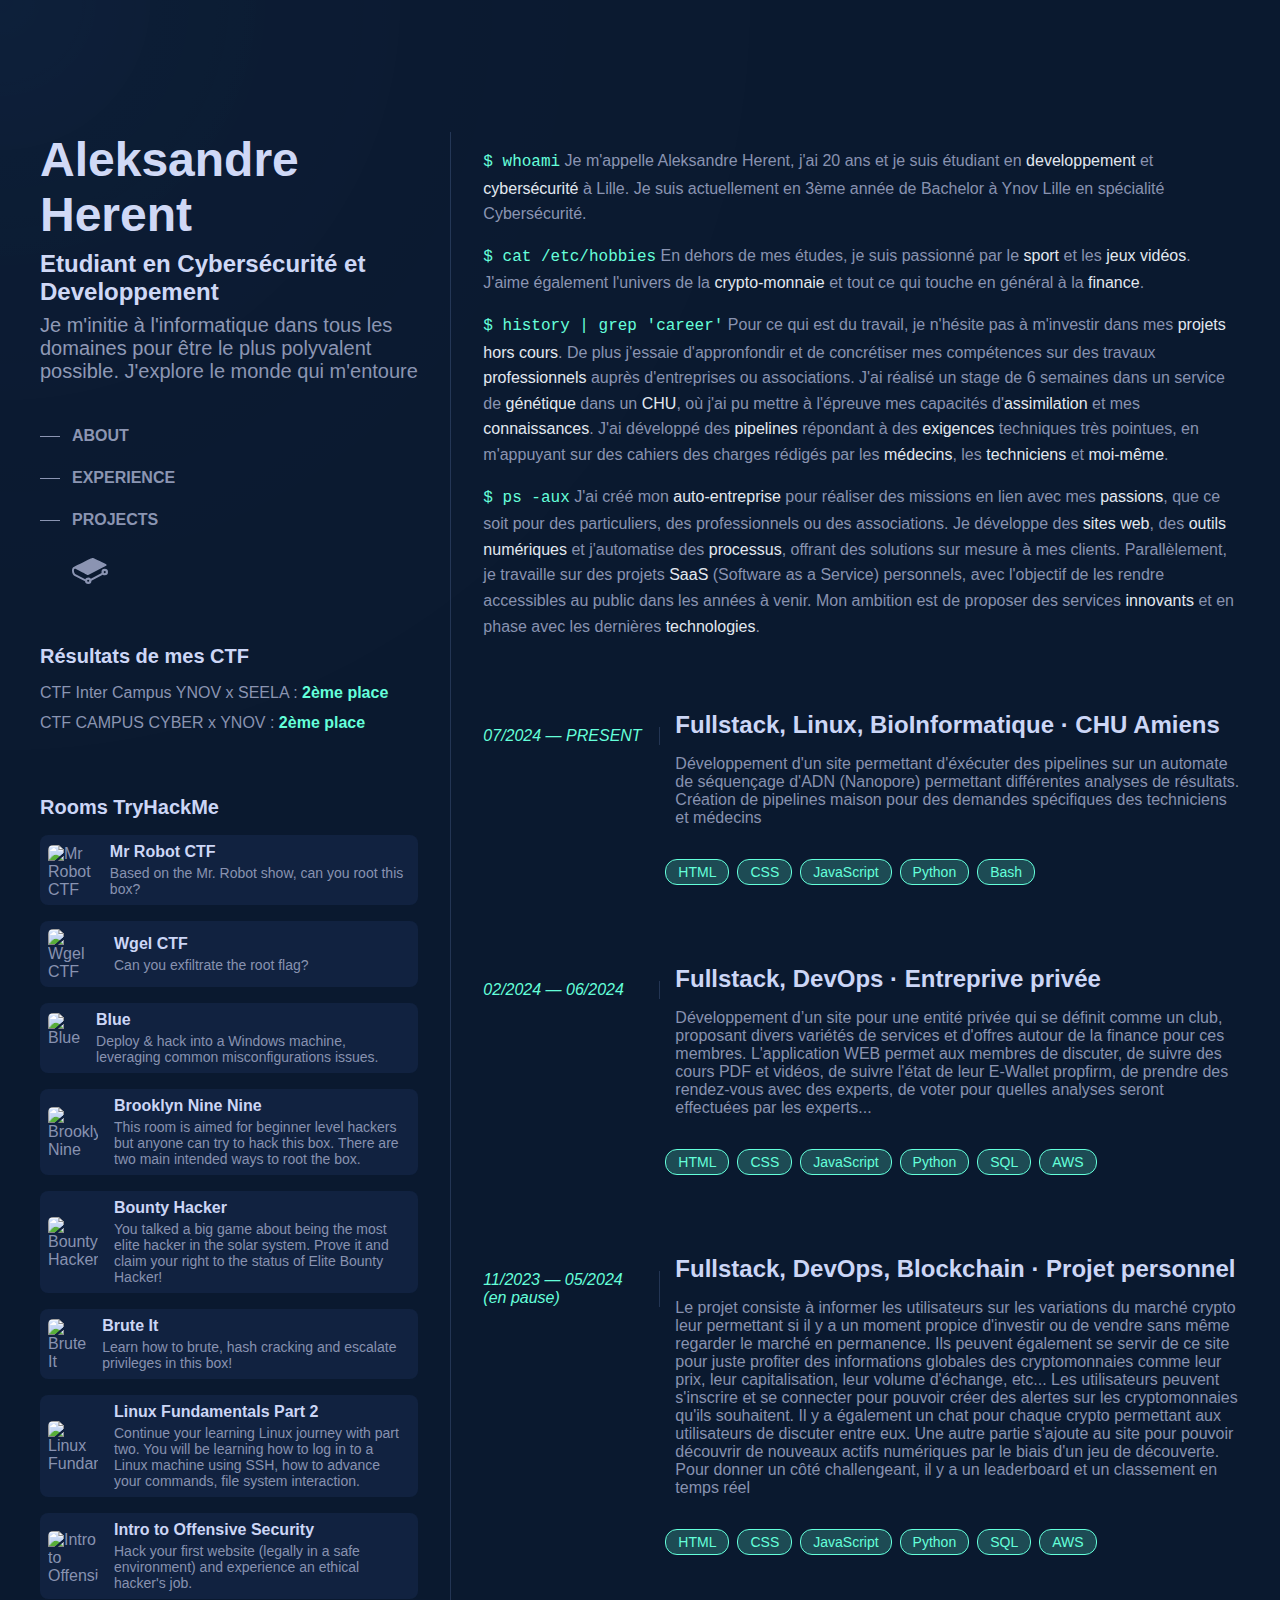
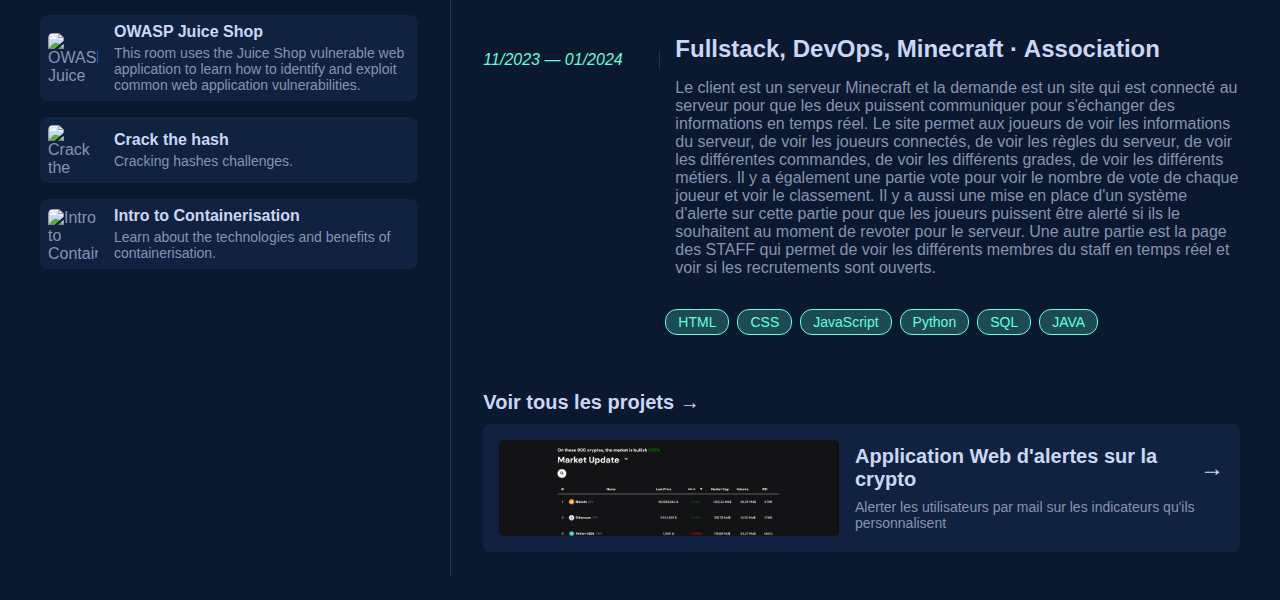
==== index.html @ e42737a2 "[~]Responsive project page" ====
<!DOCTYPE html>
<html lang="en">

<head>
    <meta charset="UTF-8">
    <meta name="viewport" content="width=device-width, initial-scale=1.0">
    <title>Portfolio</title>
    <link rel="stylesheet" href="styles.css">
    <script src="https://unpkg.com/boxicons@2.1.4/dist/boxicons.js"></script>
    <script async src="https://www.googletagmanager.com/gtag/js?id=G-N2RRJY930K"></script>
    <script>
      window.dataLayer = window.dataLayer || [];
      function gtag(){dataLayer.push(arguments);}
      gtag('js', new Date());

      gtag('config', 'G-N2RRJY930K');
    </script>
</head>

<body>
    <div class="container">
        <div class="sidebar">
            <div class="header">
                <h1>Aleksandre Herent</h1>
                <h2>Etudiant en Cybersécurité et Developpement</h2>
                <p>Je m'initie à l'informatique dans tous les domaines pour être le plus polyvalent possible. J'explore
                    le monde qui m'entoure</p>
            </div>
            <div class="nav">
                <ul>
                    <li><a href="#about" class="nav-link"><span class="nav-line"></span> ABOUT</a></li>
                    <li><a href="#experience" class="nav-link"><span class="nav-line"></span> EXPERIENCE</a></li>
                    <li><a href="projects.html" class="nav-link"><span class="nav-line"></span> PROJECTS</a></li>
                </ul>
            </div>
            <div class="social">
                <ul>
                    <a href="https://github.com/Aleksandre80" target="_blank">
                        <box-icon name='github' class="icon" color='#8892b0' size='md' type='logo'
                            animation='tada'></box-icon>
                    </a>

                    <a href="https://www.linkedin.com/in/aleksandre-herent-7350572a1/" target="_blank">
                        <box-icon type='logo' class="icon" id="linkedin-icon" color='#8892b0' size='md'
                            name='linkedin-square'></box-icon>
                    </a>
                    <a href="https://aleksandre80.gitbook.io/untitled" target="_blank">
                        <svg width="36px" height="36px" class="icon" style="fill:#8892b0;" viewBox="0 0 24 24" role="img" xmlns="http://www.w3.org/2000/svg">
                            <path d="M10.802 17.77a.703.703 0 1 1-.002 1.406.703.703 0 0 1 .002-1.406m11.024-4.347a.703.703 0 1 1 .001-1.406.703.703 0 0 1-.001 1.406m0-2.876a2.176 2.176 0 0 0-2.174 2.174c0 .233.039.465.115.691l-7.181 3.823a2.165 2.165 0 0 0-1.784-.937c-.829 0-1.584.475-1.95 1.216l-6.451-3.402c-.682-.358-1.192-1.48-1.138-2.502.028-.533.212-.947.493-1.107.178-.1.392-.092.62.027l.042.023c1.71.9 7.304 3.847 7.54 3.956.363.169.565.237 1.185-.057l11.564-6.014c.17-.064.368-.227.368-.474 0-.342-.354-.477-.355-.477-.658-.315-1.669-.788-2.655-1.25-2.108-.987-4.497-2.105-5.546-2.655-.906-.474-1.635-.074-1.765.006l-.252.125C7.78 6.048 1.46 9.178 1.1 9.397.457 9.789.058 10.57.006 11.539c-.08 1.537.703 3.14 1.824 3.727l6.822 3.518a2.175 2.175 0 0 0 2.15 1.862 2.177 2.177 0 0 0 2.173-2.14l7.514-4.073c.38.298.853.461 1.337.461A2.176 2.176 0 0 0 24 12.72a2.176 2.176 0 0 0-2.174-2.174"/>
                        </svg>
                    </a>
                    
                    


                </ul>
            </div>
            <div class="ctf-section">
                <h3>Résultats de mes CTF</h3>
                <ul>
                    <li>CTF Inter Campus YNOV x SEELA : <strong>2ème place</strong></li>
                    <li>CTF CAMPUS CYBER x YNOV : <strong>2ème place</strong></li>
                </ul>
            </div>
            <div class="tryhackme-rooms">
                <h3>Rooms TryHackMe</h3>
                <div id="rooms-container"></div>
            </div>
            <br>
            <!-- <script class="badge" src="https://tryhackme.com/badge/1700918"></script> -->
        </div>
        <div class="main-content">
            <div id="about" class="about">
                <p><code>$ whoami</code> Je m'appelle Aleksandre Herent, j'ai 20 ans et je suis étudiant en
                    <b>developpement</b> et <b>cybersécurité</b> à Lille. Je suis actuellement en 3ème année de Bachelor
                    à Ynov Lille en spécialité Cybersécurité.
                </p>
                <p><code>$ cat /etc/hobbies</code> En dehors de mes études, je suis passionné par le <b>sport</b> et les
                    <b>jeux vidéos</b>. J'aime également l'univers de la <b>crypto-monnaie</b> et tout ce qui touche en
                    général à la <b>finance</b>.
                </p>
                <p><code>$ history | grep 'career'</code> Pour ce qui est du travail, je n'hésite pas à m'investir dans
                    mes <b>projets hors cours</b>. De plus j'essaie d'appronfondir et de concrétiser mes compétences sur
                    des travaux <b>professionnels</b> auprès d'entreprises ou associations. J'ai réalisé un stage de 6
                    semaines dans un service de <b>génétique</b> dans un <b>CHU</b>, où j'ai pu mettre à l'épreuve mes
                    capacités
                    d'<b>assimilation</b> et mes <b>connaissances</b>. J'ai développé des <b>pipelines</b> répondant à
                    des <b>exigences</b>
                    techniques très pointues, en m'appuyant sur des cahiers des charges rédigés par les <b>médecins</b>,
                    les
                    <b>techniciens</b> et <b>moi-même</b>.
                <p><code>$ ps -aux</code> J'ai créé mon <b>auto-entreprise</b> pour réaliser des missions en lien avec
                    mes <b>passions</b>, que ce soit pour des particuliers, des professionnels ou des associations. Je
                    développe des <b>sites web</b>, des <b>outils numériques</b> et j'automatise des <b>processus</b>,
                    offrant des solutions sur mesure à mes clients.

                    Parallèlement, je travaille sur des projets <b>SaaS</b> (Software as a Service) personnels, avec
                    l'objectif de les rendre accessibles au public dans les années à venir. Mon ambition est de proposer
                    des services <b>innovants</b> et en phase avec les dernières <b>technologies</b>.

                </p>
            </div>
            <div id="experience" class="experience">
                <div class="job">
                    <div class="job-header">
                        <p class="job-date">07/2024 — PRESENT</p>
                        <div class="job-details">
                            <h3>Fullstack, Linux, BioInformatique · CHU Amiens</h3>
                            <p>Développement d'un site permettant d'éxécuter des pipelines sur un automate de séquençage
                                d'ADN (Nanopore) permettant différentes analyses de résultats. Création de pipelines
                                maison pour des demandes spécifiques des techniciens et médecins</p>
                        </div>
                    </div>
                    <div class="technologies">
                        <span class="tech-badge">HTML</span>
                        <span class="tech-badge">CSS</span>
                        <span class="tech-badge">JavaScript</span>
                        <span class="tech-badge">Python</span>
                        <span class="tech-badge">Bash</span>
                    </div>
                </div>
                <div class="job">
                    <div class="job-header">
                        <p class="job-date">02/2024 — 06/2024</p>
                        <div class="job-details">
                            <h3>Fullstack, DevOps · Entreprive privée</h3>
                            <p>Développement d’un site pour une entité privée qui se
                                définit comme un club, proposant divers variétés de
                                services et d'offres autour de la finance pour ces membres. L'application WEB permet aux
                                membres de discuter, de suivre des cours PDF et vidéos, de suivre l'état de leur
                                E-Wallet propfirm, de prendre des rendez-vous avec des experts, de voter pour quelles
                                analyses seront effectuées par les experts...</p>
                        </div>
                    </div>
                    <div class="technologies">
                        <span class="tech-badge">HTML</span>
                        <span class="tech-badge">CSS</span>
                        <span class="tech-badge">JavaScript</span>
                        <span class="tech-badge">Python</span>
                        <span class="tech-badge">SQL</span>
                        <span class="tech-badge">AWS</span>
                    </div>
                </div>
                <div class="job">
                    <div class="job-header">
                        <p class="job-date">11/2023 — 05/2024 (en pause)</p>
                        <div class="job-details">
                            <h3>Fullstack, DevOps, Blockchain · Projet personnel</h3>
                            <p>Le projet consiste à informer les utilisateurs sur les variations du marché crypto leur
                                permettant si il y a un moment propice d'investir ou de vendre sans même regarder le
                                marché en permanence. Ils peuvent également se servir de ce site pour juste profiter des
                                informations globales des cryptomonnaies comme leur prix, leur capitalisation, leur
                                volume d'échange, etc... Les utilisateurs peuvent s'inscrire et se connecter pour
                                pouvoir créer des alertes sur les cryptomonnaies qu'ils souhaitent. Il y a également un
                                chat pour chaque crypto permettant aux utilisateurs de
                                discuter entre eux. Une autre partie s'ajoute au site pour pouvoir découvrir de nouveaux
                                actifs numériques par le biais d'un jeu de découverte. Pour donner un côté challengeant,
                                il y a un leaderboard et un classement en temps réel</p>
                        </div>
                    </div>
                    <div class="technologies">
                        <span class="tech-badge">HTML</span>
                        <span class="tech-badge">CSS</span>
                        <span class="tech-badge">JavaScript</span>
                        <span class="tech-badge">Python</span>
                        <span class="tech-badge">SQL</span>
                        <span class="tech-badge">AWS</span>
                    </div>
                </div>
                <div class="job">
                    <div class="job-header">
                        <p class="job-date">11/2023 — 01/2024</p>
                        <div class="job-details">
                            <h3>Fullstack, DevOps, Minecraft · Association</h3>
                            <p>Le client est un serveur Minecraft et la demande est un site qui est connecté au serveur
                                pour que les deux puissent communiquer pour s'échanger des informations
                                en temps réel. Le site permet aux joueurs de voir les informations du serveur, de voir
                                les joueurs connectés, de voir les règles du serveur, de voir les différentes commandes,
                                de voir les différents grades, de voir les différents métiers. Il y a également une
                                partie vote pour voir le nombre de vote de chaque joueur et voir le classement.
                                Il y a aussi une mise en place d'un système d'alerte sur cette partie pour que les
                                joueurs puissent être alerté si ils le souhaitent au moment de revoter pour le serveur.
                                Une autre partie est la page des STAFF qui permet de voir les différents membres du
                                staff en temps réel et voir si les recrutements sont ouverts.
                            </p>
                        </div>
                    </div>
                    <div class="technologies">
                        <span class="tech-badge">HTML</span>
                        <span class="tech-badge">CSS</span>
                        <span class="tech-badge">JavaScript</span>
                        <span class="tech-badge">Python</span>
                        <span class="tech-badge">SQL</span>
                        <span class="tech-badge">JAVA</span>
                    </div>
                </div>
                <div class="see-all-projects">
                    <a href="projects.html">Voir tous les projets <span class="arrow">→</span></a>
                </div>
                <div class="card" onclick="openModal('modalProject1')">
                    <img src="img/CryptoAlertHub.png" alt="Image description" class="card-image">
                    <div class="card-content">
                        <h3>Application Web d'alertes sur la crypto <span class="arrow">→</span></h3>
                        <p>Alerter les utilisateurs par mail sur les indicateurs qu'ils personnalisent</p>
                    </div>
                </div>
                <!-- <div class="project-container">
                    <div class="project">
                      <div class="project-content">
                        <div class="project-label">CryptoAlertHub</div>
                        <h4 class="project-title">Web app</h4>
                        <div class="project-details">
                          <p>Le projet consiste à informer les utilisateurs sur les variations du marché crypto leur
                            permettant si il y a un moment propice d'investir ou de vendre sans même regarder le
                            marché en permanence.</p>
                          <ul>
                            <li>HTML & CSS</li>
                            <li>JavaScript</li>
                            <li>Python</li>
                          </ul>
                        </div>
                      </div>
                      
                      <div class="project-img">
                        <img src="img/CryptoAlertHub.png" alt="" />
                      </div>
                      
                    </div>
                  </div> -->
                <div id="modalProject1" class="modal">
                    <div class="modal-content">
                        <span class="close" onclick="closeModal('modalProject1')">&times;</span>
                        <div class="modal-images">
                            <img src="img/Crypto7.png" alt="Image 1 description">
                            <img src="img/CryptoAlertHub.png" alt="Image 1 description">
                            <img src="img/Crypto2.png" alt="Image 2 description">
                            <img src="img/Crypto3.png" alt="Image 3 description">
                            <img src="img/Crypto4.png" alt="Image 4 description">
                            <img src="img/Crypto5.png" alt="Image 5 description">
                            <img src="img/Crypto6.png" alt="Image 5 description">
                        </div>
                    </div>
                </div>

            </div>
        </div>
    </div>
    <div class="cursor-light cursor-light-1"></div>
    <div class="cursor-light cursor-light-2"></div>
    <div class="cursor-light cursor-light-3"></div>

    <script>
        document.addEventListener('mousemove', e => {
            const cursorLights = document.querySelectorAll('.cursor-light');
            cursorLights.forEach(cursorLight => {
                cursorLight.style.left = `${e.clientX}px`;
                cursorLight.style.top = `${e.clientY}px`;
            });
        });

        document.addEventListener('mouseenter', () => {
            const cursorLights = document.querySelectorAll('.cursor-light');
            cursorLights.forEach(cursorLight => {
                cursorLight.style.opacity = 1;
            });
        });

        document.addEventListener('mouseleave', () => {
            const cursorLights = document.querySelectorAll('.cursor-light');
            cursorLights.forEach(cursorLight => {
                cursorLight.style.opacity = 0;
            });
        });
    </script>
    <script>
        function openModal(modalId) {
            document.getElementById(modalId).style.display = "block";
        }

        function closeModal(modalId) {
            document.getElementById(modalId).style.display = "none";
        }

        // Ferme le modal si l'utilisateur clique en dehors de celui-ci
        window.onclick = function (event) {
            const modal = document.getElementById('modalProject1');
            if (event.target == modal) {
                modal.style.display = "none";
            }
        }
    </script>
    <script src="tryhackme.js"></script>
    <script src="social.js"></script>



</body>

</html>
---- styles.css ----
body {
    background-color: #0a192f;
    color: #8892b0;
    font-family: 'Helvetica Neue', sans-serif;
    margin: 0;
    padding: 0;
    display: flex;
    justify-content: center;
    align-items: center;
}

.cursor-light {
    position: fixed;
    top: 0;
    left: 0;
    pointer-events: none;
    mix-blend-mode: overlay;
    border-radius: 50%;
    transform: translate(-50%, -50%);
    transition: transform 0.1s, opacity 0.3s;
    opacity: 0;
}

.cursor-light-1 {
    width: 300px;
    height: 300px;
    background: radial-gradient(circle, rgba(255, 255, 255, 0.082), transparent);
}

.cursor-light-2 {
    width: 800px;
    height: 800px;
    background: radial-gradient(circle, rgba(255, 255, 255, 0.082), transparent);
}

.cursor-light-3 {
    width: 1500px;
    height: 1500px;
    background: radial-gradient(circle, rgba(255, 255, 255, 0.055), transparent);
}

body:hover .cursor-light {
    opacity: 1;
}

.container {
    display: flex;
    margin-top: 100px;
    max-width: 1200px;
    padding: 2rem;
}

.sidebar {
    flex: 1;
    display: flex;
    flex-direction: column;
    /* justify-content: space-between; */
    padding-right: 2rem;
    border-right: 1px solid #233554;
}

.header {
    text-align: left;
}

.header h1 {
    color: #ccd6f6;
    font-size: 3rem;
    margin: 0;
}

.header h2 {
    color: #ccd6f6;
    font-size: 1.5rem;
    margin: 0.5rem 0;
}

.header p {
    color: #8892b0;
    font-size: 1.25rem;
    margin-top: 0.5rem;
}

.nav ul {
    list-style: none;
    padding: 0;
}

.nav ul li {
    display: flex;
    align-items: center;
    font-size: 1rem;
    font-weight: bold;
    color: #8892b0;
    margin: 1.5rem 0;
    cursor: pointer;
    position: relative;
    transition: color 0.3s;
}

.nav ul li.active,
.nav ul li:hover {
    color: #ccd6f6;
}

.nav-line {
    display: inline-block;
    width: 20px;
    height: 1px;
    background-color: #ccd6f6;
    margin-right: 0.75rem;
}

.nav ul li:not(.active) .nav-line {
    background-color: #8892b0;
}

.nav ul li.active .nav-line,
.nav ul li:hover .nav-line {
    background-color: #ccd6f6;
    width: 50px;
}

.nav ul {
    list-style: none;
    padding: 0;
}

.nav ul li {
    display: flex;
    align-items: center;
    font-size: 1rem;
    font-weight: bold;
    color: #8892b0;
    margin: 1.5rem 0;
    cursor: pointer;
    position: relative;
    transition: color 0.3s;
}

.nav ul li.active,
.nav ul li a.active {
    color: #ccd6f6;
}

.nav ul li a {
    text-decoration: none;
    color: inherit;
    display: inline-flex;
    align-items: center;
}

.nav-line {
    display: inline-block;
    width: 20px;
    height: 1px;
    background-color: #ccd6f6;
    margin-right: 0.75rem;
    transition: background-color 0.3s, width 0.3s;
}

.nav ul li.active .nav-line,
.nav ul li:hover .nav-line {
    background-color: #ccd6f6;
    width: 50px;
}

.nav ul li a:hover,
.nav ul li a:focus {
    color: #ccd6f6;
}

.social ul {
    list-style: none;
    padding: 0;
    display: flex;
    gap: 1rem;
}

.social ul li {
    font-size: 1rem;
}

.social ul li a {
    color: #8892b0;
    text-decoration: none;
}

.social ul li a:hover {
    color: #64ffda;
}

.main-content {
    flex: 2;
    padding-left: 2rem;
}

.about {
    line-height: 1.6;
    margin-bottom: 3rem;
}

b {
    color: rgb(226 232 240 / var(--tw-text-opacity));
    --tw-text-opacity: 1;
    font-weight: normal;
}

code {
    font-size: large;
    color: #64ffda;
}

.job {
    position: relative;
    padding: 1.5rem 0;
    margin-bottom: 2rem;
    transition: background-color 0.3s;
}

.job::before {
    content: "";
    position: absolute;
    top: 0;
    left: -10px; /* Adjust this value to control how much it exceeds on the left */
    right: -10px; /* Adjust this value to control how much it exceeds on the right */
    bottom: 0;
    background-color: rgba(100, 255, 219, 0.13);
    border-radius: 5px;
    z-index: -1;
    transform: scaleX(0);
    transform-origin: center;
    transition: transform 0.3s;
}

.job:hover::before {
    transform: scaleX(1);
}

.job-header {
    display: flex;
    align-items: flex-start;
}

.job-date {
    color: #64ffda;
    font-style: italic;
    width: 160px;
    position: relative;
    flex-shrink: 0;
}

.job-date::after {
    content: "";
    position: absolute;
    top: 0;
    bottom: 0;
    left: 100%;
    width: 1px;
    background-color: #233554;
    margin-left: 1rem;
}

.job-details {
    margin-left: 2rem;
}

.job-details h3 {
    color: #ccd6f6;
    font-size: 1.5rem;
    margin: 0 0 0.5rem 0;
}

.job-details {
    margin-left: 2rem;
    flex-grow: 1;
}

.technologies {
    display: flex;
    flex-wrap: wrap;
    gap: 0.5rem;
    margin-top: 1rem;
    margin-left: calc(150px + 2rem); /* Align with the content */
}

.tech-badge {
    background-color: #64ffdb38;
    border: 1px solid #64ffda;
    border-radius: 12px;
    color: #64ffda;
    display: inline-block;
    font-size: 0.875rem;
    padding: 0.25rem 0.75rem;
    transition: background-color 0.3s, color 0.3s;
}

.tech-badge:hover {
    background-color: #64ffda;
    color: #112240;
}

.see-all-projects {
    margin-top: 1.5rem;
}

.see-all-projects a {
    color: #ccd6f6;
    text-decoration: none;
    font-size: 1.25rem;
    font-weight: bold;
    position: relative;
    transition: color 0.3s;
}

.see-all-projects a:hover {
    color: #64ffda;
}

.see-all-projects a:hover .arrow {
    transform: translateX(5px);
}

.see-all-projects .arrow {
    display: inline-block;
    transition: transform 0.3s;
}

.see-all-projects a::after {
    content: '';
    display: block;
    width: 0;
    height: 2px;
    background: #64ffda;
    transition: width 0.3s;
    position: absolute;
    bottom: -5px;
    left: 0;
}

.see-all-projects a:hover::after {
    width: 100%;
}

.tryhackme-rooms {
    margin-top: 2rem;
}

.tryhackme-rooms h3 {
    color: #ccd6f6;
    font-size: 1.25rem;
    margin-bottom: 1rem;
}

#rooms-container {
    display: flex;
    flex-direction: column;
    gap: 1rem;
}

.room-card {
    display: flex;
    align-items: center;
    background-color: #112240;
    padding: 0.5rem;
    border-radius: 8px;
    transition: background-color 0.3s;
}

.room-card:hover {
    background-color: #0a192f;
}

.room-card img {
    width: 50px;
    height: 50px;
    border-radius: 5px;
    margin-right: 1rem;
}

.room-card .room-info {
    flex-grow: 1;
}

.room-card .room-info h4 {
    color: #ccd6f6;
    font-size: 1rem;
    margin: 0;
}

.room-card .room-info p {
    color: #8892b0;
    font-size: 0.875rem;
    margin: 0.25rem 0 0 0;
}


.ctf-section {
    margin-top: 2rem;
}

.ctf-section h3 {
    color: #ccd6f6;
    font-size: 1.25rem;
    margin-bottom: 1rem;
}

.ctf-section ul {
    list-style: none;
    padding: 0;
    margin: 0;
}

.ctf-section ul li {
    color: #8892b0;
    font-size: 1rem;
    margin-bottom: 0.75rem;
}

.ctf-section ul li strong {
    color: #64ffda;
}

.card {
    margin-top: 10px;
    display: flex;
    align-items: center;
    background-color: #112240;
    padding: 1rem;
    border-radius: 8px;
    transition: background-color 0.3s;
    margin-bottom: 1.5rem;
}

.card:hover {
    background-color: #0a192f;
}

.card-image {
    width: 400px;
    height: 96px;
    border-radius: 5px;
    margin-right: 1rem;
    object-fit: cover; /* Adjusts the image to cover the entire space without distortion */
}

.card-content {
    flex-grow: 1;
}

.card-content h3 {
    color: #ccd6f6;
    font-size: 1.25rem;
    margin: 0 0 0.5rem 0;
    display: flex;
    align-items: center;
}

.card-content p {
    color: #8892b0;
    font-size: 0.875rem;
    margin: 0;
}

.card-content h3 .arrow {
    margin-left: auto;
    font-size: 1.5rem;
    transition: transform 0.3s;
}

.card-content h3:hover .arrow {
    transform: translateX(5px);
}


/* Projects Page */

.projects-container {
    margin-top: 100px;
    max-width: 1200px;
    padding: 2rem;
}

.back-link {
    color: #64ffda;
    text-decoration: none;
    font-size: 1.25rem;
    display: inline-block;
    margin-bottom: 2rem;
    transition: color 0.3s, transform 0.3s;
}

.back-link:hover {
    color: #8892b0;
    transform: translateX(-5px);
}

.projects-container h1 {
    font-size: 3rem;
    margin-bottom: 2rem;
}

table {
    width: 100%;
    border-collapse: collapse;
    margin-bottom: 2rem;
}

th, td {
    padding: 1rem;
    text-align: left;
    border-bottom: 1px solid #233554;
    vertical-align: top; /* Alignement vertical en haut */
}

th {
    color: #64ffda;
    font-size: 1rem;
    font-weight: bold;
}

td {
    color: #ccd6f6;
    font-size: 1rem;
}

td .tech-badge {
    margin-right: 0.5rem;
    margin-bottom: 0.5rem;
    display: inline-block; /* Les badges restent en ligne */
}

.projectName {
    color: #ccd6f6;
    font-weight: bold;
    font-size: 1rem;
}

td .tech-badge:hover {
    background-color: #64ffda;
    color: #112240;
}

td .projectName {
    color: rgb(226 232 240 / var(--tw-text-opacity));
    --tw-text-opacity: 1;
    font-weight: bold;
}

@media (max-width: 1024px) {
    table,
    thead,
    tbody,
    th,
    td,
    tr {
        display: block;
        width: 100%;
    }

    thead {
        display: none;
    }

    tr {
        margin-bottom: 1rem;
        background-color: #112240;
        padding: 1rem;
        border-radius: 8px;
    }

    td {
        display: flex;
        justify-content: space-between;
        padding: 0.5rem 0;
        flex-wrap: wrap; /* Permet aux éléments de se placer sur plusieurs lignes */
        word-wrap: break-word; /* Casse les mots longs pour éviter le débordement */
    }

    td::before {
        content: attr(data-label);
        flex: 1 1 100%;
        font-weight: bold;
        text-transform: uppercase;
        color: #64ffda;
        margin-bottom: 0.5rem;
    }

    .projects-container {
        padding: 1rem;
    }

    .projects-container h1 {
        font-size: 2rem;
        margin-bottom: 1rem;
    }

    /* Ajustement des badges pour qu'ils se répartissent correctement */
    .tech-badge {
        margin-bottom: 0.5rem;
        flex: 1 1 auto;
        min-width: 80px; /* Ajustez si nécessaire pour votre design */
        text-align: center;
    }
}

/* Modal Styles */
.modal {
    display: none; 
    position: fixed; 
    z-index: 1; 
    left: 0;
    top: 0;
    width: 100%;
    height: 100%;
    overflow: auto;
    background-color: rgba(0, 0, 0, 0.8); 
    padding-top: 60px;
}

.modal-content {
    background-color: #0a192f;
    border-radius: 5px;
    margin: 5% auto;
    padding: 20px;
    width: 80%; 
    max-width: 800px;
    display: flex;
    gap: 1.5rem;
    color: #8892b0;
}

.close {
    color: #64ffda;
    float: right;
    font-size: 28px;
    font-weight: bold;
}

.close:hover,
.close:focus {
    text-decoration: none;
    cursor: pointer;
}

.modal-images img {
    max-width: 100%;
    border-radius: 8px;
    margin-bottom: 1rem;
}

.modal-description {
    flex: 1;
    padding-left: 20px;
}

.modal-description h1 {
    color: #ccd6f6;
    font-size: 2rem;
    margin-bottom: 1rem;
}

.modal-description p {
    margin-bottom: 1rem;
    line-height: 1.6;
}

.modal-description .tech-badge {
    background-color: #64ffdb38;
    border: 1px solid #64ffda;
    border-radius: 12px;
    color: #64ffda;
    display: inline-block;
    font-size: 0.875rem;
    padding: 0.25rem 0.75rem;
    margin-right: 0.5rem;
    margin-bottom: 0.5rem;
    transition: background-color 0.3s, color 0.3s;
}

.modal-description .tech-badge:hover {
    background-color: #64ffda;
    color: #112240;
}

/* Media Queries */

/* Pour les écrans larges (desktop) */
@media screen and (min-width: 1024px) {
    .container {
        flex-direction: row;
        justify-content: space-between;
    }

    .sidebar {
        width: 25%;
    }

    .main-content {
        width: 75%;
    }

    .projects-container {
        padding: 3rem;
    }
}

/* Pour les écrans moyens (tablettes) */
@media screen and (max-width: 1024px) {
    .container {
        flex-direction: column;
        padding: 1rem;
    }

    .sidebar, .main-content {
        width: 100%;
        padding: 1rem 0;
    }

    .sidebar {
        padding-right: 0;
        border-right: none;
        border-bottom: 1px solid #233554;
    }

    .main-content {
        padding-left: 0;
    }

    .header h1 {
        font-size: 2.5rem;
    }

    .header h2 {
        font-size: 1.25rem;
    }

    .nav ul li {
        margin: 1rem 0;
        font-size: 1.25rem;
    }

    .job {
        padding: 1rem 0;
    }

    .job-header {
        flex-direction: column;
        align-items: flex-start;
    }

    .job-date {
        width: auto;
        margin-bottom: 0.5rem;
        font-size: 0.875rem;
    }

    .job-date::after {
        display: none; /* Supprime la ligne à droite de la date */
    }

    .job-details {
        margin-left: 0;
    }

    .technologies {
        margin-left: 0;
    }

    .projects-container {
        padding: 1rem;
    }

    .projects-container h1 {
        font-size: 2.5rem;
    }

    table {
        margin-bottom: 1.5rem;
    }

    th, td {
        font-size: 0.875rem;
        padding: 0.75rem;
    }

    td .tech-badge {
        font-size: 0.875rem;
    }

    .back-link {
        font-size: 1rem;
    }

    .card {
        flex-direction: row; /* Aligner horizontalement l'image et le texte */
        align-items: center; /* Centrer verticalement */
        padding: 1rem;
    }

    .card-image {
        width: 150px; /* Réduire la taille de l'image */
        margin-right: 1rem;
    }

    .card-content h3 {
        font-size: 1.1rem; /* Ajuster la taille du texte */
    }

    .card-content p {
        font-size: 0.8rem; /* Ajuster la taille du texte */
    }
}

/* Pour les petits écrans (mobiles) */
@media screen and (max-width: 768px) {
    .container {
        flex-direction: column;
        padding: 1rem;
    }

    .sidebar, .main-content {
        width: 100%;
        padding: 1rem 0;
    }

    .sidebar {
        padding-right: 0;
        border-right: none;
        border-bottom: 1px solid #233554;
    }

    .main-content {
        padding-left: 0;
    }

    .header h1 {
        font-size: 2rem;
    }

    .header h2 {
        font-size: 1rem;
    }

    .nav ul li {
        margin: 1rem 0;
        font-size: 1rem;
    }

    .tryhackme-rooms, .ctf-section {
        margin-top: 1rem;
    }

    .room-card img {
        width: 40px;
        height: 40px;
        margin-right: 0.75rem;
    }

    .room-card .room-info h4 {
        font-size: 0.875rem;
    }

    .room-card .room-info p {
        font-size: 0.75rem;
    }

    .ctf-section h3, .tryhackme-rooms h3 {
        font-size: 1rem;
    }

    .job {
        padding: 0.75rem 0;
    }

    .job-header {
        flex-direction: column;
        align-items: flex-start;
    }

    .job-date {
        width: auto;
        margin-bottom: 0.5rem;
        font-size: 0.75rem;
    }

    .job-date::after {
        display: none; /* Supprime la ligne à droite de la date */
    }

    .job-details h3 {
        font-size: 1.25rem;
    }

    .technologies {
        margin-left: 0;
        margin-top: 0.5rem;
    }

    .tech-badge {
        font-size: 0.75rem;
        padding: 0.25rem 0.5rem;
    }

    .projects-container {
        padding: 1rem;
    }

    .projects-container h1 {
        font-size: 2.5rem;
        margin-bottom: 1.5rem;
    }

    table {
        margin-bottom: 1.5rem;
    }

    th, td {
        font-size: 0.875rem;
        padding: 0.75rem;
    }

    td .tech-badge {
        font-size: 0.875rem;
    }

    .back-link {
        font-size: 1rem;
    }

    .card {
        flex-direction: column; /* Aligner verticalement l'image et le texte */
        align-items: flex-start; /* Aligner à gauche */
        padding: 1rem;
    }

    .card-image {
        width: 100%; /* L'image prend toute la largeur */
        margin-bottom: 1rem;
    }

    .card-content h3 {
        font-size: 1rem; /* Réduire la taille du texte */
    }

    .card-content p {
        font-size: 0.75rem; /* Réduire la taille du texte */
    }
}



.project-container {
    max-width: 1000px;
    margin: 50px auto;
  }
  
  .project {
    margin: 30px;
    display: grid;
    grid-gap: 10px;
    grid-template-columns: repeat(12, 1fr);
    grid-template-rows: repeat(6, 1fr);
    align-items: center;
  }

  ul, ol {
    padding: 0;
    margin: 0;
    list-style: none;
  }
  
  .project-content {
    position: relative;
    grid-column: 1 / 7;
    grid-row: 1 / -1;
  }
  
  .project-label {
    color: #64ffda;
    font-family: monospace;
  }
  
  .project-title {
    font-size: 2rem;
    margin: 10px 0 30px;
    color: #eee;
  }
  
  .project-details {
    font-size: 15px;
    line-height: 1.5;
    color: #aaa;
  }
  
  .project-details p {
    background-color: #112240;
    border-radius: 5px;
    padding: 20px 25px;
  }
  
  .project-details ul {
    display: flex;
    margin-top: 20px;
  }
  
  .project-details ul li {
    margin-right: 20px;
    color: #aaa;
    font-family: monospace;
  }
  
  .project-img {
    position: relative;
    z-index: -1;
    /* background-color: #64ffda; */
    /* background: linear-gradient(0.4turn, #64ffda, #64ff8d); */
    border-radius: 2px;
    grid-column: 6 / -1;
    grid-row: 1 / -1;
  }
  
  .project-img:before {
    content: "";
    position: absolute;
    width: 100%;
    height: 100%;
    top: 0;
    left: 0;
    right: 0;
    bottom: 0;
    z-index: 3;
    /* background-color: #0a192f; */
    mix-blend-mode: screen;
    border-radius: 2px;
  }
  
  .project-img img {
    border-radius: 2px;
    position: relative;
    /* mix-blend-mode: multiply; */
    /* filter: grayscale(100%) contrast(1); */
    width: 100%;
  }
  
  @media screen and (max-width: 768px) {
    .project {
      align-items: flex-start;
    }
  
    .project-content {
      grid-column: 1 / -1;
      padding: 40px;
    }
  
    .project-details p {
      background-color: transparent;
      padding: 20px 0;
    }
  
    .project-img {
      height: 100%;
      grid-column: 1 / -1;
      opacity: 0.25;
    }
  
    .project-img img {
      object-fit: cover;
      width: auto;
      height: 100%;
    }
  }
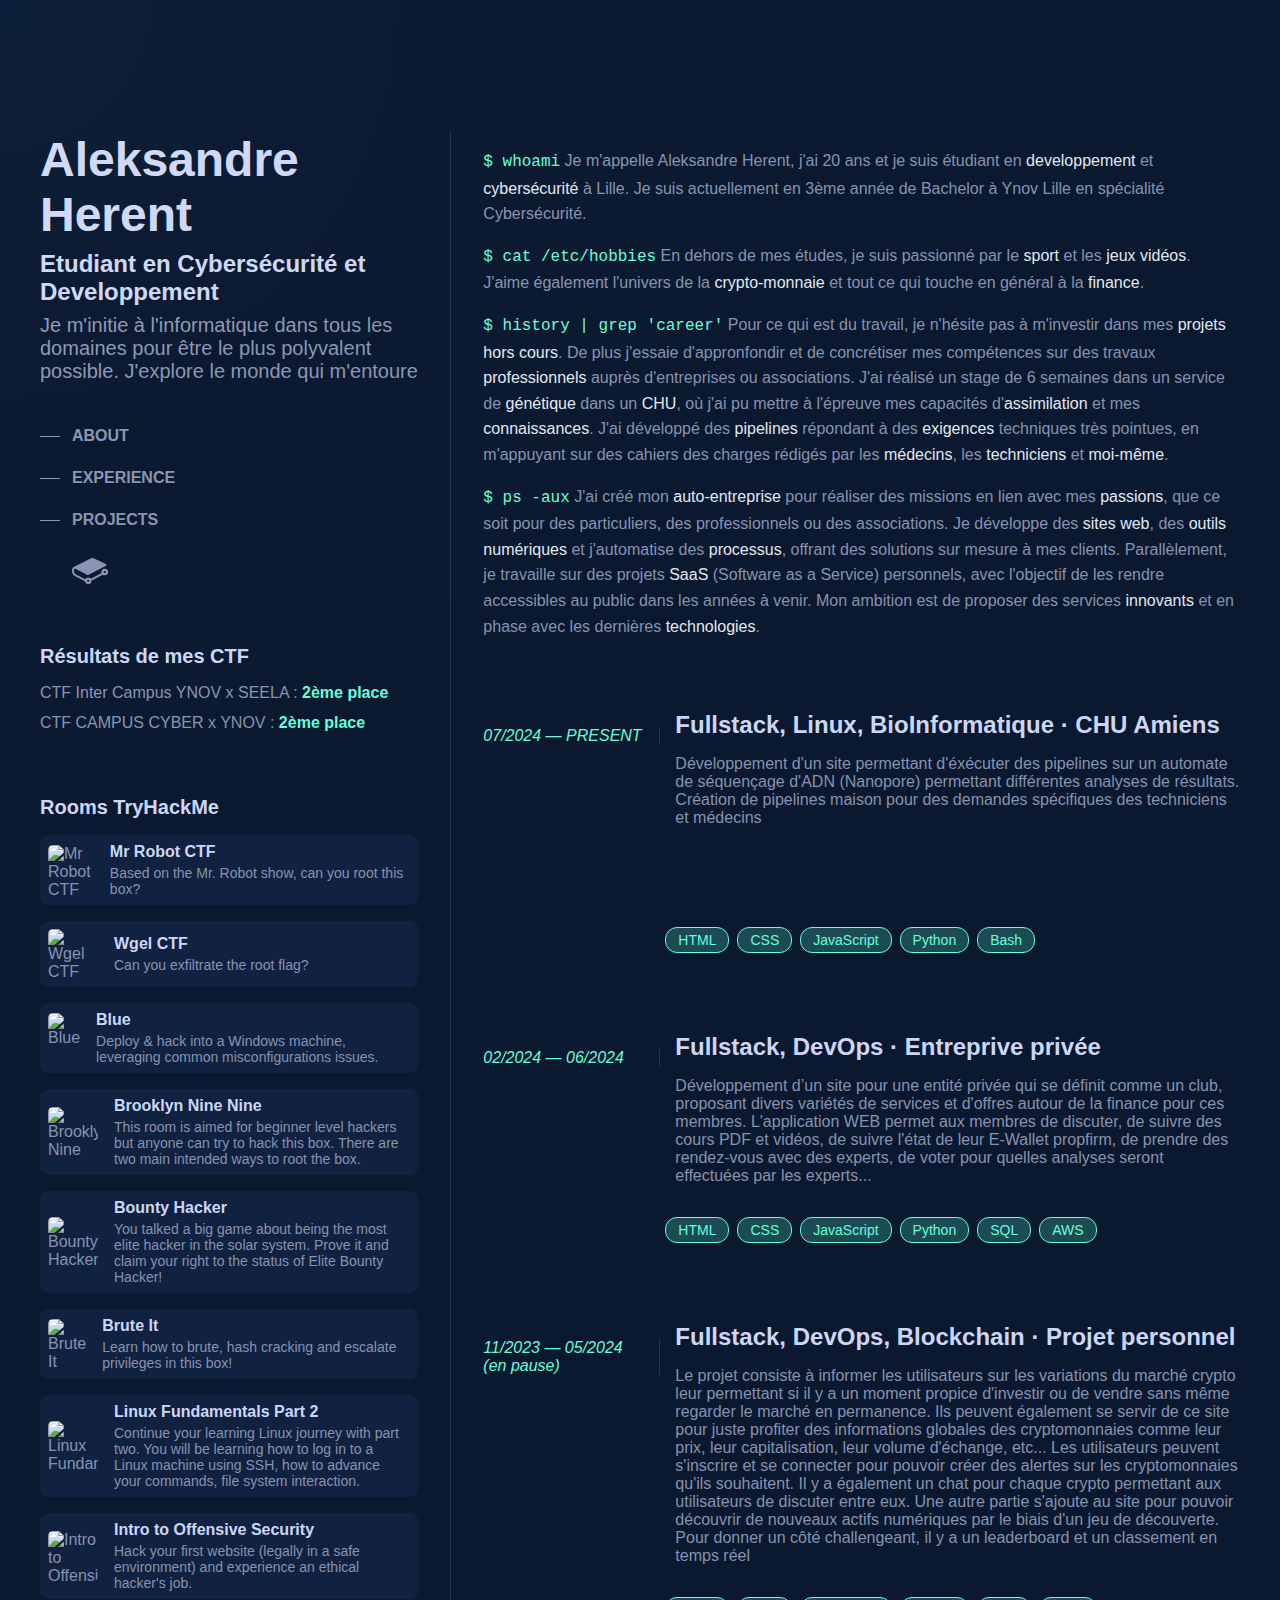
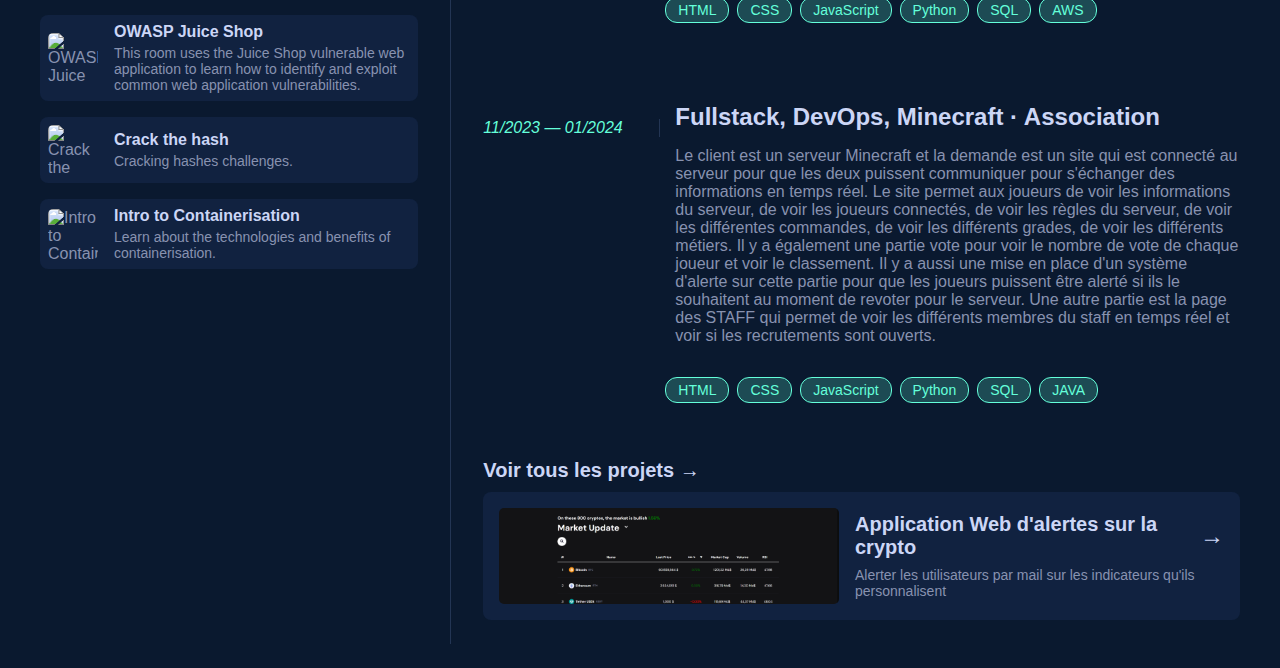
==== commit 86bd0296: "[+]Three js" ====
--- a/index.html
+++ b/index.html
@@ -9,11 +9,11 @@
     <script src="https://unpkg.com/boxicons@2.1.4/dist/boxicons.js"></script>
     <script async src="https://www.googletagmanager.com/gtag/js?id=G-N2RRJY930K"></script>
     <script>
-      window.dataLayer = window.dataLayer || [];
-      function gtag(){dataLayer.push(arguments);}
-      gtag('js', new Date());
-
-      gtag('config', 'G-N2RRJY930K');
+        window.dataLayer = window.dataLayer || [];
+        function gtag() { dataLayer.push(arguments); }
+        gtag('js', new Date());
+
+        gtag('config', 'G-N2RRJY930K');
     </script>
 </head>
 
@@ -45,12 +45,14 @@
                             name='linkedin-square'></box-icon>
                     </a>
                     <a href="https://aleksandre80.gitbook.io/untitled" target="_blank">
-                        <svg width="36px" height="36px" class="icon" style="fill:#8892b0;" viewBox="0 0 24 24" role="img" xmlns="http://www.w3.org/2000/svg">
-                            <path d="M10.802 17.77a.703.703 0 1 1-.002 1.406.703.703 0 0 1 .002-1.406m11.024-4.347a.703.703 0 1 1 .001-1.406.703.703 0 0 1-.001 1.406m0-2.876a2.176 2.176 0 0 0-2.174 2.174c0 .233.039.465.115.691l-7.181 3.823a2.165 2.165 0 0 0-1.784-.937c-.829 0-1.584.475-1.95 1.216l-6.451-3.402c-.682-.358-1.192-1.48-1.138-2.502.028-.533.212-.947.493-1.107.178-.1.392-.092.62.027l.042.023c1.71.9 7.304 3.847 7.54 3.956.363.169.565.237 1.185-.057l11.564-6.014c.17-.064.368-.227.368-.474 0-.342-.354-.477-.355-.477-.658-.315-1.669-.788-2.655-1.25-2.108-.987-4.497-2.105-5.546-2.655-.906-.474-1.635-.074-1.765.006l-.252.125C7.78 6.048 1.46 9.178 1.1 9.397.457 9.789.058 10.57.006 11.539c-.08 1.537.703 3.14 1.824 3.727l6.822 3.518a2.175 2.175 0 0 0 2.15 1.862 2.177 2.177 0 0 0 2.173-2.14l7.514-4.073c.38.298.853.461 1.337.461A2.176 2.176 0 0 0 24 12.72a2.176 2.176 0 0 0-2.174-2.174"/>
+                        <svg width="36px" height="36px" class="icon" style="fill:#8892b0;" viewBox="0 0 24 24"
+                            role="img" xmlns="http://www.w3.org/2000/svg">
+                            <path
+                                d="M10.802 17.77a.703.703 0 1 1-.002 1.406.703.703 0 0 1 .002-1.406m11.024-4.347a.703.703 0 1 1 .001-1.406.703.703 0 0 1-.001 1.406m0-2.876a2.176 2.176 0 0 0-2.174 2.174c0 .233.039.465.115.691l-7.181 3.823a2.165 2.165 0 0 0-1.784-.937c-.829 0-1.584.475-1.95 1.216l-6.451-3.402c-.682-.358-1.192-1.48-1.138-2.502.028-.533.212-.947.493-1.107.178-.1.392-.092.62.027l.042.023c1.71.9 7.304 3.847 7.54 3.956.363.169.565.237 1.185-.057l11.564-6.014c.17-.064.368-.227.368-.474 0-.342-.354-.477-.355-.477-.658-.315-1.669-.788-2.655-1.25-2.108-.987-4.497-2.105-5.546-2.655-.906-.474-1.635-.074-1.765.006l-.252.125C7.78 6.048 1.46 9.178 1.1 9.397.457 9.789.058 10.57.006 11.539c-.08 1.537.703 3.14 1.824 3.727l6.822 3.518a2.175 2.175 0 0 0 2.15 1.862 2.177 2.177 0 0 0 2.173-2.14l7.514-4.073c.38.298.853.461 1.337.461A2.176 2.176 0 0 0 24 12.72a2.176 2.176 0 0 0-2.174-2.174" />
                         </svg>
                     </a>
-                    
-                    
+
+
 
 
                 </ul>
@@ -103,7 +105,12 @@
             <div id="experience" class="experience">
                 <div class="job">
                     <div class="job-header">
-                        <p class="job-date">07/2024 — PRESENT</p>
+                        <div>
+                            <p class="job-date">07/2024 — PRESENT</p>
+                            <div class="animation-container"> <!-- Conteneur pour l'animation 3D -->
+                                <!-- L'animation 3D sera rendue ici -->
+                            </div>
+                        </div>
                         <div class="job-details">
                             <h3>Fullstack, Linux, BioInformatique · CHU Amiens</h3>
                             <p>Développement d'un site permettant d'éxécuter des pipelines sur un automate de séquençage
@@ -169,7 +176,10 @@
                 </div>
                 <div class="job">
                     <div class="job-header">
-                        <p class="job-date">11/2023 — 01/2024</p>
+                        <div>
+                            <p class="job-date">11/2023 — 01/2024</p>
+                            <div class="animation-container-2"></div>
+                        </div>
                         <div class="job-details">
                             <h3>Fullstack, DevOps, Minecraft · Association</h3>
                             <p>Le client est un serveur Minecraft et la demande est un site qui est connecté au serveur
@@ -291,6 +301,137 @@
     </script>
     <script src="tryhackme.js"></script>
     <script src="social.js"></script>
+    <script src="https://cdn.jsdelivr.net/npm/three@0.128.0/build/three.min.js"></script>
+    <script src="https://cdn.jsdelivr.net/npm/three@0.128.0/examples/js/loaders/GLTFLoader.js"></script>
+    <script>
+        // --- Première Scène ---
+        const container1 = document.querySelector('.animation-container');
+        const scene1 = new THREE.Scene();
+        const camera1 = new THREE.PerspectiveCamera(75, container1.clientWidth / container1.clientHeight, 0.1, 1000);
+        const renderer1 = new THREE.WebGLRenderer({ alpha: true });
+        renderer1.setSize(container1.clientWidth, container1.clientHeight);
+        container1.appendChild(renderer1.domElement);
+
+        const ambientLight1 = new THREE.AmbientLight(0xffffff, 0.6);
+        scene1.add(ambientLight1);
+        const directionalLight1 = new THREE.DirectionalLight(0xffffff, 0.8);
+        directionalLight1.position.set(5, 10, 7.5);
+        scene1.add(directionalLight1);
+
+        camera1.position.set(0, 5, 25);
+        camera1.lookAt(0, 0, 0);
+
+        const modelGroup1 = new THREE.Group();
+        scene1.add(modelGroup1);
+
+        const loader1 = new THREE.GLTFLoader();
+        loader1.load('img/dna.glb', function (gltf) {
+            const model = gltf.scene;
+
+            const material1 = new THREE.MeshStandardMaterial({
+                color: 0xdaf0fa,
+                metalness: 0.2,
+                roughness: 0.5
+            });
+
+            model.traverse(function (child) {
+                if (child.isMesh) {
+                    child.material = material1;
+                }
+            });
+
+            model.position.set(0, -20, -5);
+            modelGroup1.add(model);
+
+            const mixer1 = new THREE.AnimationMixer(model);
+            gltf.animations.forEach((clip) => {
+                const action = mixer1.clipAction(clip);
+                action.play();
+            });
+
+            const clock1 = new THREE.Clock();
+            function animate1() {
+                requestAnimationFrame(animate1);
+                mixer1.update(clock1.getDelta());
+                modelGroup1.rotation.y += 0.01;
+                renderer1.render(scene1, camera1);
+            }
+            animate1();
+        });
+
+        window.addEventListener('resize', () => {
+            const width1 = container1.clientWidth;
+            const height1 = container1.clientHeight;
+            renderer1.setSize(width1, height1);
+            camera1.aspect = width1 / height1;
+            camera1.updateProjectionMatrix();
+        });
+
+        // --- Deuxième Scène ---
+        const container2 = document.querySelector('.animation-container-2');
+        const scene2 = new THREE.Scene();
+        const camera2 = new THREE.PerspectiveCamera(75, container2.clientWidth / container2.clientHeight, 0.1, 1000);
+        const renderer2 = new THREE.WebGLRenderer({ alpha: true });
+        renderer2.setSize(container2.clientWidth, container2.clientHeight);
+        container2.appendChild(renderer2.domElement);
+
+        const ambientLight2 = new THREE.AmbientLight(0xffffff, 0.6);
+        scene2.add(ambientLight2);
+        const directionalLight2 = new THREE.DirectionalLight(0xffffff, 0.8);
+        directionalLight2.position.set(5, 10, 7.5);
+        scene2.add(directionalLight2);
+
+        camera2.position.set(0, 3, 3);
+        camera2.lookAt(0, 0, 0);
+
+        const modelGroup2 = new THREE.Group();
+        scene2.add(modelGroup2);
+
+        const loader2 = new THREE.GLTFLoader();
+        loader2.load('img/minecraft_grass_block.glb', function (gltf) {
+            const model = gltf.scene;
+
+            // const material2 = new THREE.MeshStandardMaterial({
+            //     color: 0xffa500, // Orange color for the second model
+            //     metalness: 0.7,
+            //     roughness: 0.2
+            // });
+
+            // model.traverse(function (child) {
+            //     if (child.isMesh) {
+            //         child.material = material2;
+            //     }
+            // });
+
+            model.position.set(0, 0, 0);
+            modelGroup2.add(model);
+
+            const mixer2 = new THREE.AnimationMixer(model);
+            gltf.animations.forEach((clip) => {
+                const action = mixer2.clipAction(clip);
+                action.play();
+            });
+
+            const clock2 = new THREE.Clock();
+            function animate2() {
+                requestAnimationFrame(animate2);
+                mixer2.update(clock2.getDelta());
+                modelGroup2.rotation.y += 0.01;
+                renderer2.render(scene2, camera2);
+            }
+            animate2();
+        });
+
+        window.addEventListener('resize', () => {
+            const width2 = container2.clientWidth;
+            const height2 = container2.clientHeight;
+            renderer2.setSize(width2, height2);
+            camera2.aspect = width2 / height2;
+            camera2.updateProjectionMatrix();
+        });
+    </script>
+    
+
 
 
 
--- a/styles.css
+++ b/styles.css
@@ -217,6 +217,21 @@
     margin-bottom: 2rem;
     transition: background-color 0.3s;
 }
+
+.animation-container {
+    width: 150px; /* Largeur du conteneur d'animation */
+    height: 150px; /* Hauteur du conteneur d'animation */
+    margin-top: 10px; /* Espacement entre la date et l'animation */
+    margin-left: 10px; /* Espacement à gauche pour aligner avec la date */
+}
+
+.animation-container-2 {
+    width: 150px; /* Largeur du conteneur d'animation */
+    height: 150px; /* Hauteur du conteneur d'animation */
+    margin-top: 10px; /* Espacement entre la date et l'animation */
+    margin-left: 10px; /* Espacement à gauche pour aligner avec la date */
+}
+
 
 .job::before {
     content: "";
@@ -300,6 +315,13 @@
     color: #112240;
 }
 
+#dna-animation canvas {
+    width: 1px;  /* Ajustez la taille selon vos besoins */
+    height: 1px;
+    display: block;
+    margin: 0 auto;
+}
+
 .see-all-projects {
     margin-top: 1.5rem;
 }
@@ -546,6 +568,7 @@
     --tw-text-opacity: 1;
     font-weight: bold;
 }
+
 
 @media (max-width: 1024px) {
     table,
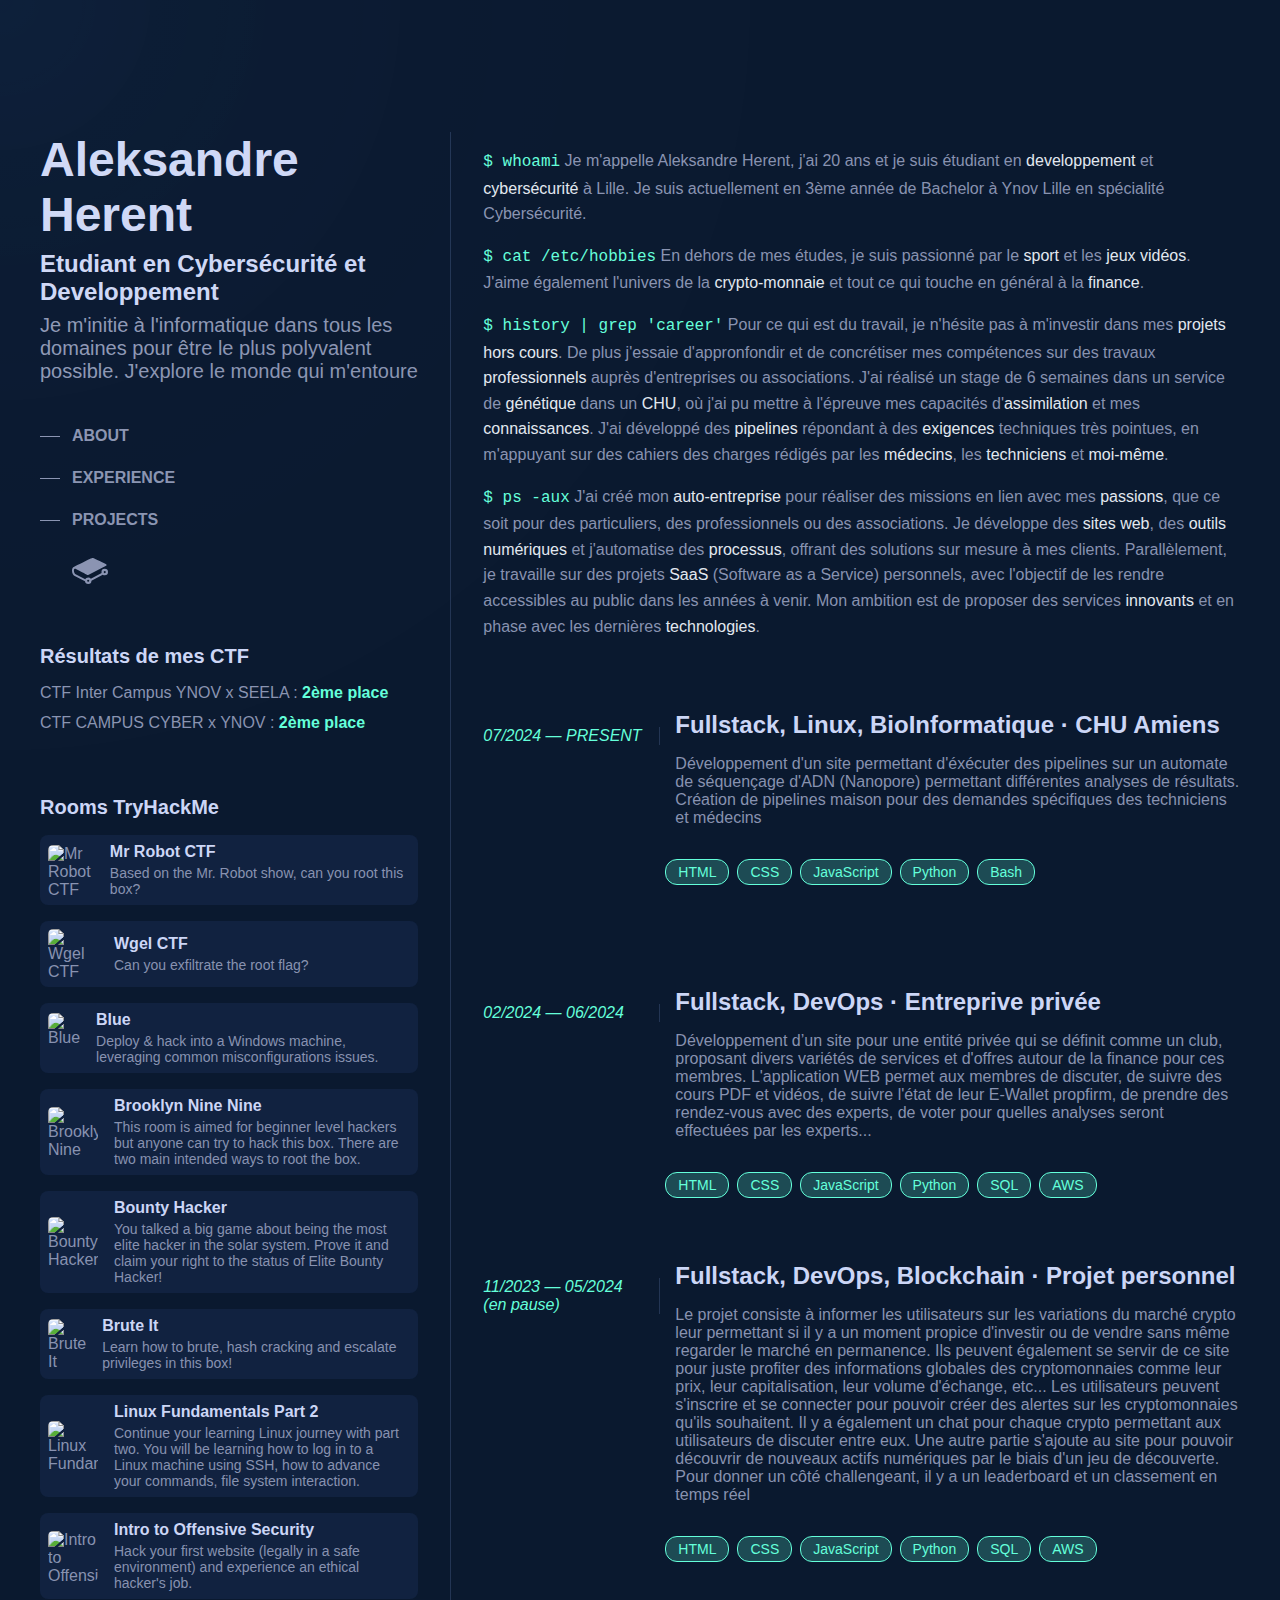
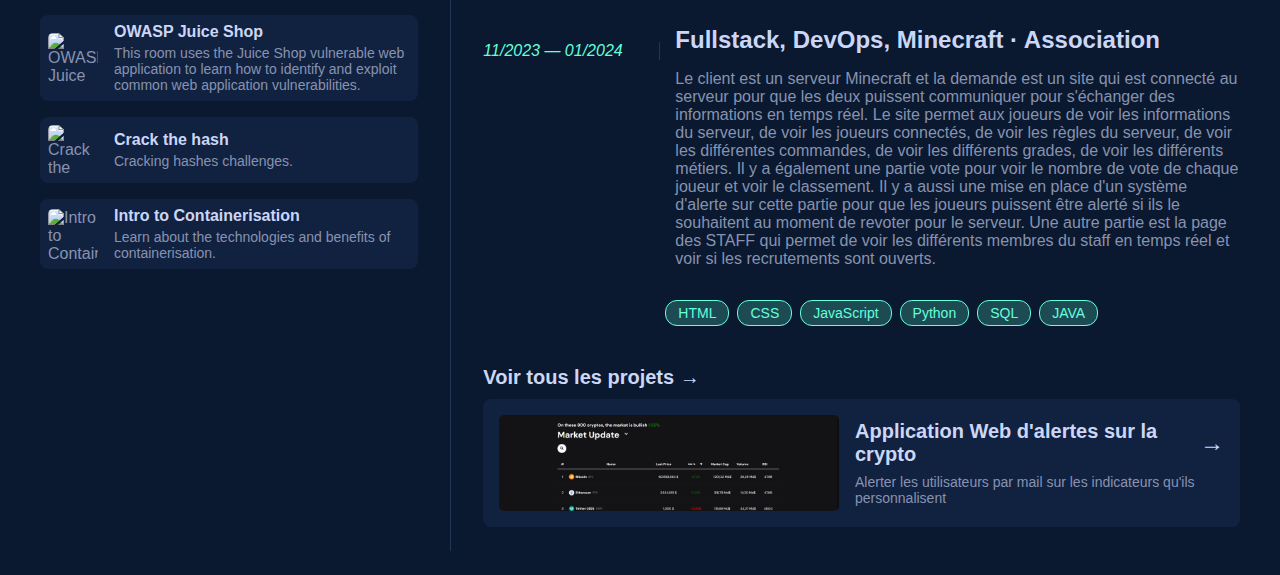
==== commit 41739ab6: "[+]Three js" ====
--- a/index.html
+++ b/index.html
@@ -107,9 +107,7 @@
                     <div class="job-header">
                         <div>
                             <p class="job-date">07/2024 — PRESENT</p>
-                            <div class="animation-container"> <!-- Conteneur pour l'animation 3D -->
-                                <!-- L'animation 3D sera rendue ici -->
-                            </div>
+
                         </div>
                         <div class="job-details">
                             <h3>Fullstack, Linux, BioInformatique · CHU Amiens</h3>
@@ -118,12 +116,17 @@
                                 maison pour des demandes spécifiques des techniciens et médecins</p>
                         </div>
                     </div>
-                    <div class="technologies">
-                        <span class="tech-badge">HTML</span>
-                        <span class="tech-badge">CSS</span>
-                        <span class="tech-badge">JavaScript</span>
-                        <span class="tech-badge">Python</span>
-                        <span class="tech-badge">Bash</span>
+                    <div class="animation-techno-container">
+                        <div class="technologies">
+                            <span class="tech-badge">HTML</span>
+                            <span class="tech-badge">CSS</span>
+                            <span class="tech-badge">JavaScript</span>
+                            <span class="tech-badge">Python</span>
+                            <span class="tech-badge">Bash</span>
+                        </div>
+                        <div class="animation-container"> <!-- Conteneur pour l'animation 3D -->
+                            <!-- L'animation 3D sera rendue ici -->
+                        </div>
                     </div>
                 </div>
                 <div class="job">
@@ -305,132 +308,140 @@
     <script src="https://cdn.jsdelivr.net/npm/three@0.128.0/examples/js/loaders/GLTFLoader.js"></script>
     <script>
         // --- Première Scène ---
-        const container1 = document.querySelector('.animation-container');
-        const scene1 = new THREE.Scene();
-        const camera1 = new THREE.PerspectiveCamera(75, container1.clientWidth / container1.clientHeight, 0.1, 1000);
-        const renderer1 = new THREE.WebGLRenderer({ alpha: true });
-        renderer1.setSize(container1.clientWidth, container1.clientHeight);
-        container1.appendChild(renderer1.domElement);
-
-        const ambientLight1 = new THREE.AmbientLight(0xffffff, 0.6);
-        scene1.add(ambientLight1);
-        const directionalLight1 = new THREE.DirectionalLight(0xffffff, 0.8);
-        directionalLight1.position.set(5, 10, 7.5);
-        scene1.add(directionalLight1);
-
-        camera1.position.set(0, 5, 25);
-        camera1.lookAt(0, 0, 0);
-
-        const modelGroup1 = new THREE.Group();
-        scene1.add(modelGroup1);
-
-        const loader1 = new THREE.GLTFLoader();
-        loader1.load('img/dna.glb', function (gltf) {
-            const model = gltf.scene;
-
-            const material1 = new THREE.MeshStandardMaterial({
-                color: 0xdaf0fa,
-                metalness: 0.2,
-                roughness: 0.5
-            });
-
-            model.traverse(function (child) {
-                if (child.isMesh) {
-                    child.material = material1;
-                }
-            });
-
-            model.position.set(0, -20, -5);
-            modelGroup1.add(model);
-
-            const mixer1 = new THREE.AnimationMixer(model);
-            gltf.animations.forEach((clip) => {
-                const action = mixer1.clipAction(clip);
-                action.play();
-            });
-
-            const clock1 = new THREE.Clock();
-            function animate1() {
-                requestAnimationFrame(animate1);
-                mixer1.update(clock1.getDelta());
-                modelGroup1.rotation.y += 0.01;
-                renderer1.render(scene1, camera1);
-            }
-            animate1();
-        });
-
-        window.addEventListener('resize', () => {
-            const width1 = container1.clientWidth;
-            const height1 = container1.clientHeight;
-            renderer1.setSize(width1, height1);
-            camera1.aspect = width1 / height1;
-            camera1.updateProjectionMatrix();
-        });
+        // const container1 = document.querySelector('.animation-container');
+        // const scene1 = new THREE.Scene();
+        // const camera1 = new THREE.PerspectiveCamera(75, container1.clientWidth / container1.clientHeight, 0.1, 1000);
+        // const renderer1 = new THREE.WebGLRenderer({ alpha: true });
+        // renderer1.setSize(container1.clientWidth, container1.clientHeight);
+        // container1.appendChild(renderer1.domElement);
+
+        // const ambientLight1 = new THREE.AmbientLight(0xffffff, 0.6);
+        // scene1.add(ambientLight1);
+        // const directionalLight1 = new THREE.DirectionalLight(0xffffff, 0.8);
+        // directionalLight1.position.set(5, 10, 7.5);
+        // scene1.add(directionalLight1);
+
+        // camera1.position.set(0, 5, 25);
+        // camera1.lookAt(0, 0, 0);
+
+        // const modelGroup1 = new THREE.Group();
+        // scene1.add(modelGroup1);
+
+        // const loader1 = new THREE.GLTFLoader();
+        // loader1.load('img/dna.glb', function (gltf) {
+        //     const model = gltf.scene;
+
+        //     // Calculer les dimensions du modèle
+        //     const boundingBox = new THREE.Box3().setFromObject(model);
+        //     const size = boundingBox.getSize(new THREE.Vector3());
+        //     const aspectRatio = size.x / size.y;
+
+        //     const material1 = new THREE.MeshStandardMaterial({
+        //         color: 0xdaf0fa,
+        //         metalness: 0.2,
+        //         roughness: 0.5
+        //     });
+
+        //     model.traverse(function (child) {
+        //         if (child.isMesh) {
+        //             child.material = material1;
+        //         }
+        //     });
+
+        //     model.position.set(0, -20, -5);
+        //     model.scale.set(1, 1, 1);
+        //     modelGroup1.add(model);
+
+        //     const mixer1 = new THREE.AnimationMixer(model);
+        //     gltf.animations.forEach((clip) => {
+        //         const action = mixer1.clipAction(clip);
+        //         action.play();  // Animation désactivée pour l'instant
+        //     });
+
+        //     const clock1 = new THREE.Clock();
+        //     function animate1() {
+        //         requestAnimationFrame(animate1);
+        //         mixer1.update(clock1.getDelta());
+        //         modelGroup1.rotation.y += 0.01;  // Rotation désactivée pour l'instant
+        //         renderer1.render(scene1, camera1);
+        //     }
+        //     animate1();
+
+        //     // Ajuster le canvas en fonction du rapport d'aspect du modèle
+        //     window.addEventListener('resize', () => {
+        //         const width = container1.clientWidth;
+        //         const height = width / aspectRatio;
+        //         renderer1.setSize(width, height);
+        //         camera1.aspect = width / height;
+        //         camera1.updateProjectionMatrix();
+        //     });
+        // });
+
 
         // --- Deuxième Scène ---
-        const container2 = document.querySelector('.animation-container-2');
-        const scene2 = new THREE.Scene();
-        const camera2 = new THREE.PerspectiveCamera(75, container2.clientWidth / container2.clientHeight, 0.1, 1000);
-        const renderer2 = new THREE.WebGLRenderer({ alpha: true });
-        renderer2.setSize(container2.clientWidth, container2.clientHeight);
-        container2.appendChild(renderer2.domElement);
-
-        const ambientLight2 = new THREE.AmbientLight(0xffffff, 0.6);
-        scene2.add(ambientLight2);
-        const directionalLight2 = new THREE.DirectionalLight(0xffffff, 0.8);
-        directionalLight2.position.set(5, 10, 7.5);
-        scene2.add(directionalLight2);
-
-        camera2.position.set(0, 3, 3);
-        camera2.lookAt(0, 0, 0);
-
-        const modelGroup2 = new THREE.Group();
-        scene2.add(modelGroup2);
-
-        const loader2 = new THREE.GLTFLoader();
-        loader2.load('img/minecraft_grass_block.glb', function (gltf) {
-            const model = gltf.scene;
-
-            // const material2 = new THREE.MeshStandardMaterial({
-            //     color: 0xffa500, // Orange color for the second model
-            //     metalness: 0.7,
-            //     roughness: 0.2
-            // });
-
-            // model.traverse(function (child) {
-            //     if (child.isMesh) {
-            //         child.material = material2;
-            //     }
-            // });
-
-            model.position.set(0, 0, 0);
-            modelGroup2.add(model);
-
-            const mixer2 = new THREE.AnimationMixer(model);
-            gltf.animations.forEach((clip) => {
-                const action = mixer2.clipAction(clip);
-                action.play();
-            });
-
-            const clock2 = new THREE.Clock();
-            function animate2() {
-                requestAnimationFrame(animate2);
-                mixer2.update(clock2.getDelta());
-                modelGroup2.rotation.y += 0.01;
-                renderer2.render(scene2, camera2);
-            }
-            animate2();
-        });
-
-        window.addEventListener('resize', () => {
-            const width2 = container2.clientWidth;
-            const height2 = container2.clientHeight;
-            renderer2.setSize(width2, height2);
-            camera2.aspect = width2 / height2;
-            camera2.updateProjectionMatrix();
-        });
+        // const container2 = document.querySelector('.animation-container-2');
+        // const scene2 = new THREE.Scene();
+        // const camera2 = new THREE.PerspectiveCamera(75, container2.clientWidth / container2.clientHeight, 0.1, 1000);
+        // const renderer2 = new THREE.WebGLRenderer({ alpha: true });
+        // renderer2.setSize(container2.clientWidth, container2.clientHeight);
+        // container2.appendChild(renderer2.domElement);
+
+        // const ambientLight2 = new THREE.AmbientLight(0xffffff, 0.6);
+        // scene2.add(ambientLight2);
+        // const directionalLight2 = new THREE.DirectionalLight(0xffffff, 0.8);
+        // directionalLight2.position.set(5, 10, 7.5);
+        // scene2.add(directionalLight2);
+
+        // camera2.position.set(0, 3, 3);
+        // camera2.lookAt(0, 0, 0);
+
+        // const modelGroup2 = new THREE.Group();
+        // scene2.add(modelGroup2);
+
+        // const loader2 = new THREE.GLTFLoader();
+        // loader2.load('img/minecraft_grass_block.glb', function (gltf) {
+        //     const model = gltf.scene;
+
+        //     // const material2 = new THREE.MeshStandardMaterial({
+        //     //     color: 0xffa500, // Orange color for the second model
+        //     //     metalness: 0.7,
+        //     //     roughness: 0.2
+        //     // });
+
+        //     // model.traverse(function (child) {
+        //     //     if (child.isMesh) {
+        //     //         child.material = material2;
+        //     //     }
+        //     // });
+
+        //     model.position.set(0, 0, 0);
+        //     modelGroup2.add(model);
+
+        //     const mixer2 = new THREE.AnimationMixer(model);
+        //     gltf.animations.forEach((clip) => {
+        //         const action = mixer2.clipAction(clip);
+        //         action.play();
+        //     });
+
+        //     const clock2 = new THREE.Clock();
+        //     function animate2() {
+        //         requestAnimationFrame(animate2);
+        //         mixer2.update(clock2.getDelta());
+        //         modelGroup2.rotation.y += 0.01;
+        //         renderer2.render(scene2, camera2);
+        //     }
+        //     animate2();
+        // });
+
+        // window.addEventListener('resize', () => {
+        //     const width2 = container2.clientWidth;
+        //     const height2 = container2.clientHeight;
+        //     renderer2.setSize(width2, height2);
+        //     camera2.aspect = width2 / height2;
+        //     camera2.updateProjectionMatrix();
+        // });
     </script>
-    
+
 
 
 
--- a/styles.css
+++ b/styles.css
@@ -219,19 +219,11 @@
 }
 
 .animation-container {
-    width: 150px; /* Largeur du conteneur d'animation */
-    height: 150px; /* Hauteur du conteneur d'animation */
-    margin-top: 10px; /* Espacement entre la date et l'animation */
-    margin-left: 10px; /* Espacement à gauche pour aligner avec la date */
-}
-
-.animation-container-2 {
-    width: 150px; /* Largeur du conteneur d'animation */
-    height: 150px; /* Hauteur du conteneur d'animation */
-    margin-top: 10px; /* Espacement entre la date et l'animation */
-    margin-left: 10px; /* Espacement à gauche pour aligner avec la date */
-}
-
+    width: 65px;
+    height: 65px;
+    margin-left: 40px;
+    rotate: 90deg;
+}
 
 .job::before {
     content: "";
@@ -297,6 +289,11 @@
     gap: 0.5rem;
     margin-top: 1rem;
     margin-left: calc(150px + 2rem); /* Align with the content */
+    height: 10px;
+}
+
+.animation-techno-container {
+    display: flex;
 }
 
 .tech-badge {
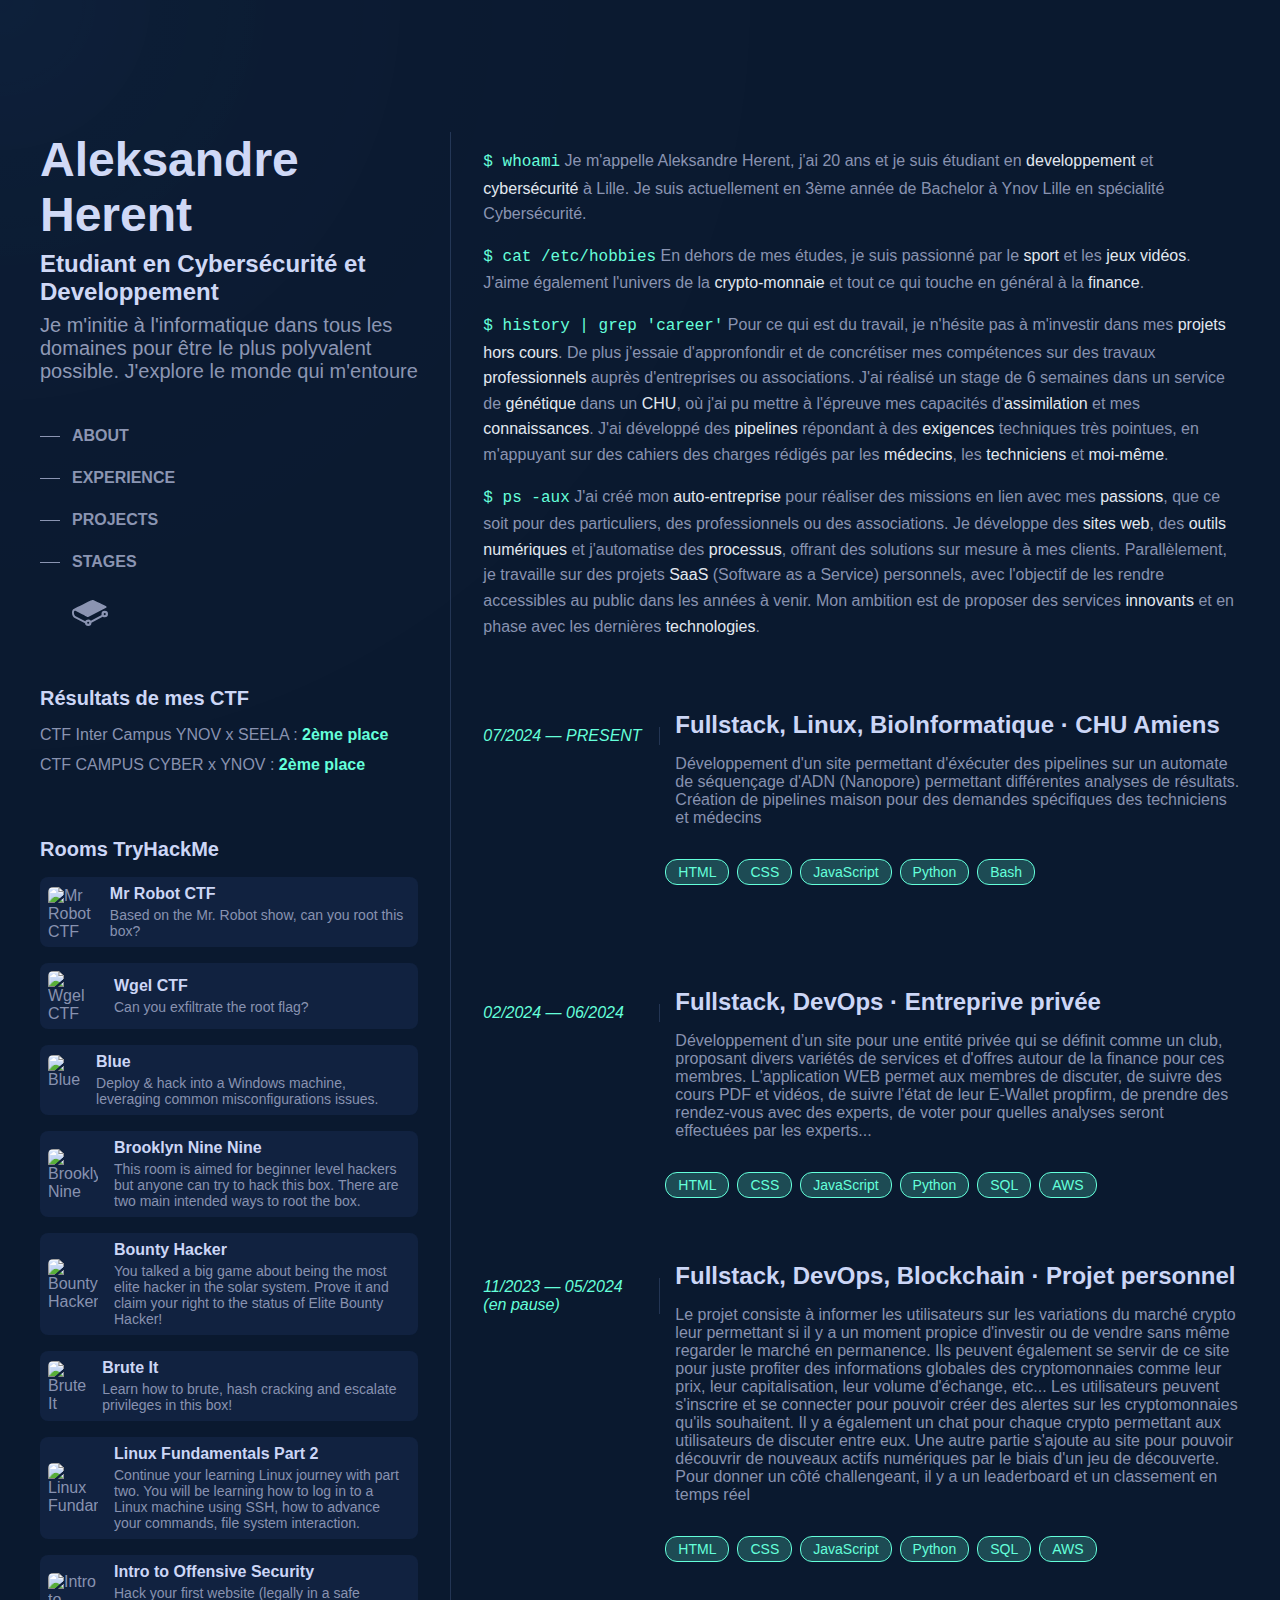
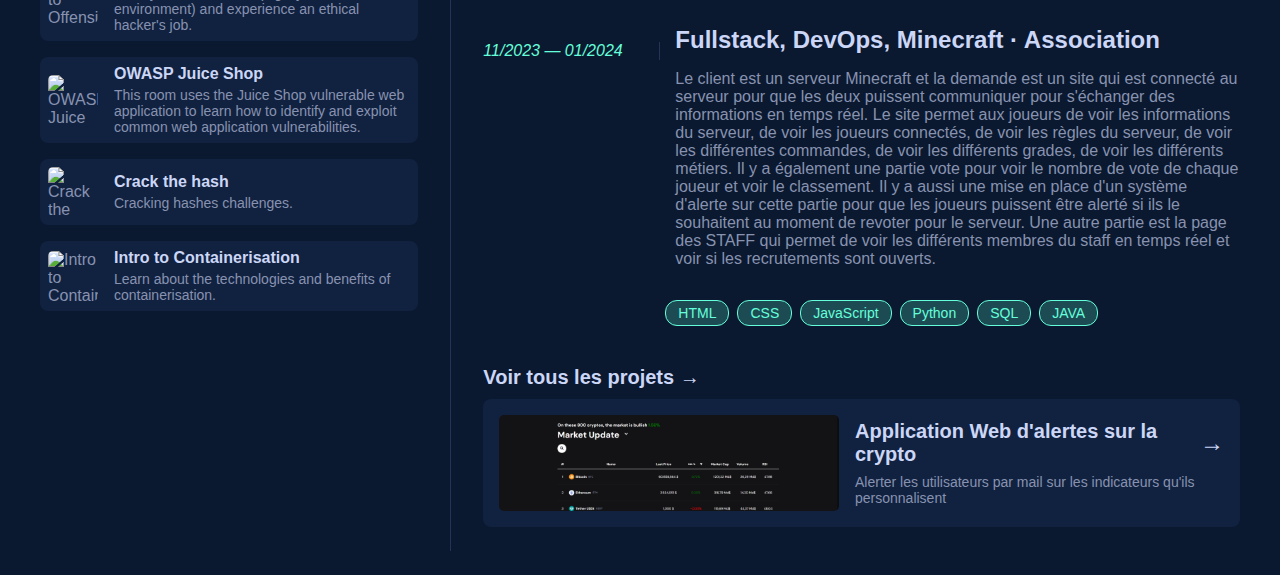
==== commit 27763d55: "[+]Stage Section" ====
--- a/index.html
+++ b/index.html
@@ -31,6 +31,7 @@
                     <li><a href="#about" class="nav-link"><span class="nav-line"></span> ABOUT</a></li>
                     <li><a href="#experience" class="nav-link"><span class="nav-line"></span> EXPERIENCE</a></li>
                     <li><a href="projects.html" class="nav-link"><span class="nav-line"></span> PROJECTS</a></li>
+                    <li><a href="stage.html" class="nav-link"><span class="nav-line"></span> STAGES</a></li>
                 </ul>
             </div>
             <div class="social">
--- a/styles.css
+++ b/styles.css
@@ -52,6 +52,15 @@
 
 .sidebar {
     flex: 1;
+    display: flex;
+    flex-direction: column;
+    /* justify-content: space-between; */
+    padding-right: 2rem;
+    border-right: 1px solid #233554;
+}
+
+.sidebar-stage {
+    flex: 1.8;
     display: flex;
     flex-direction: column;
     /* justify-content: space-between; */
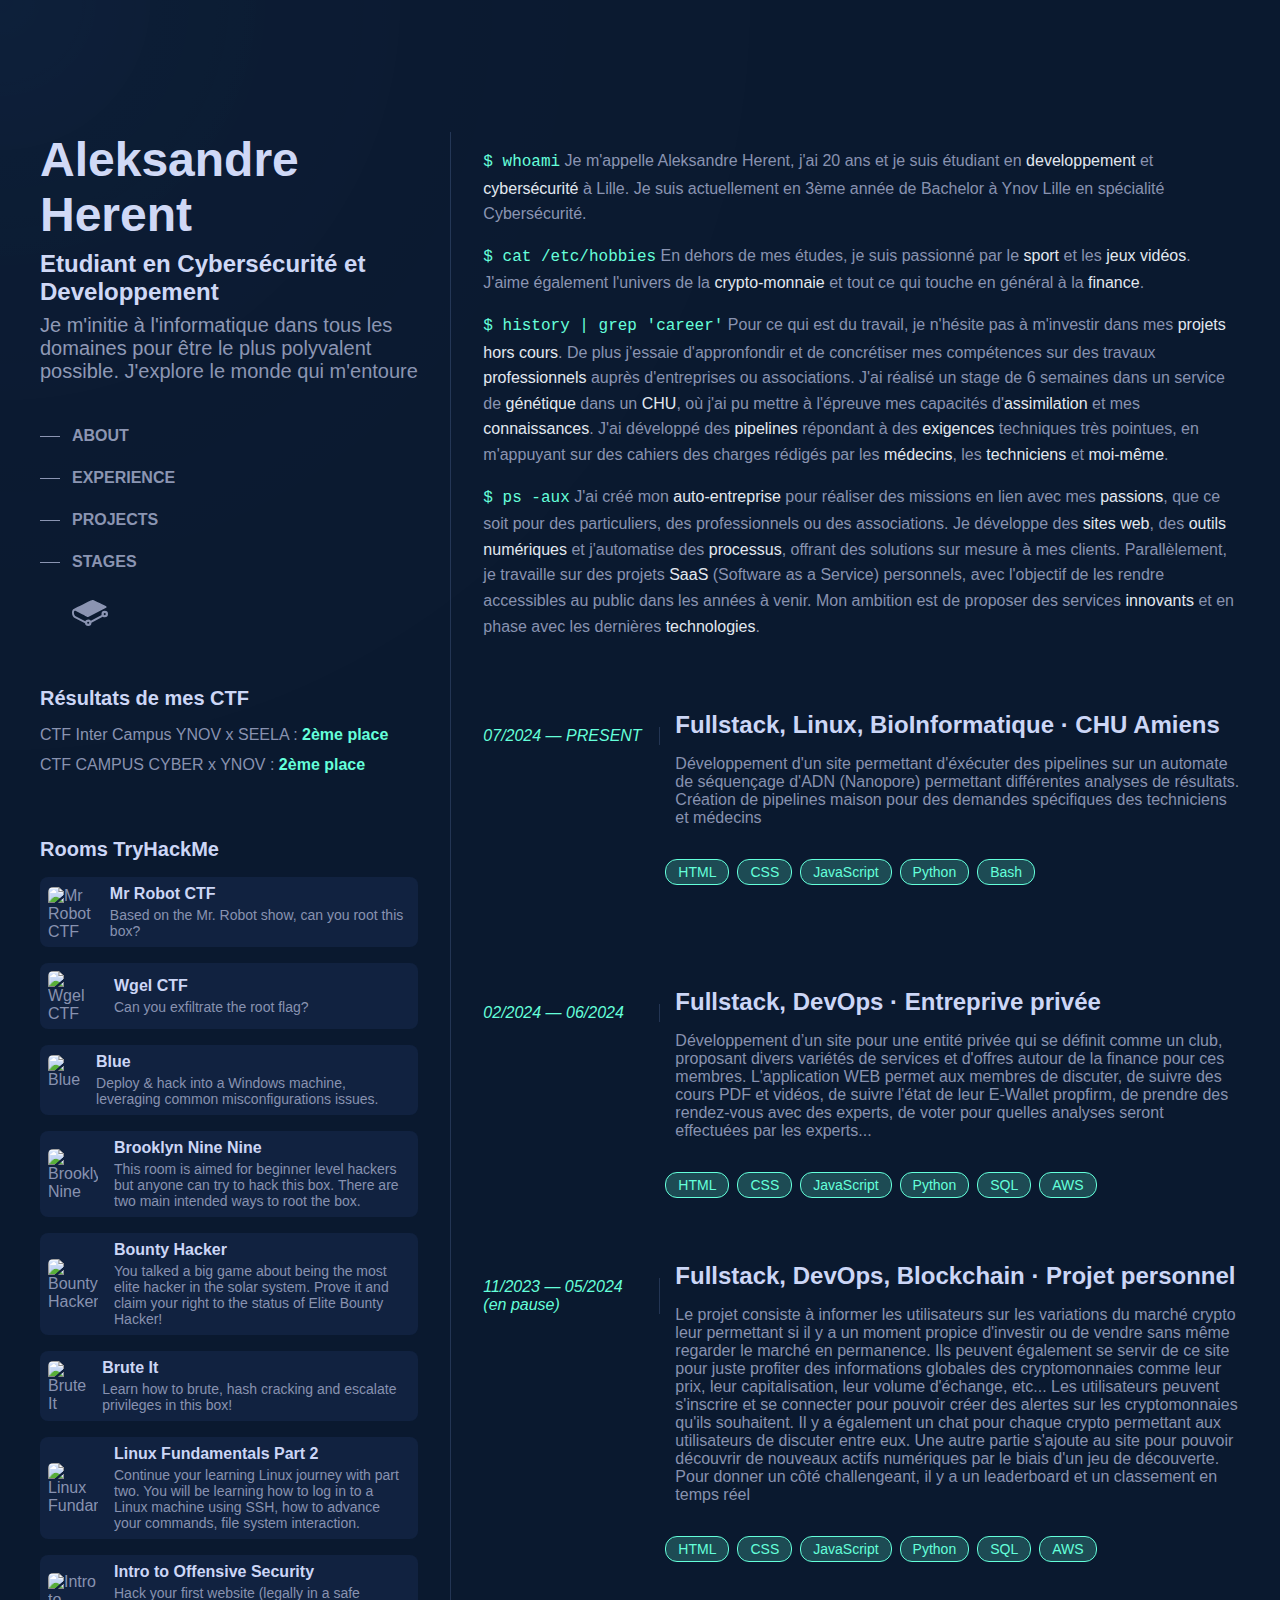
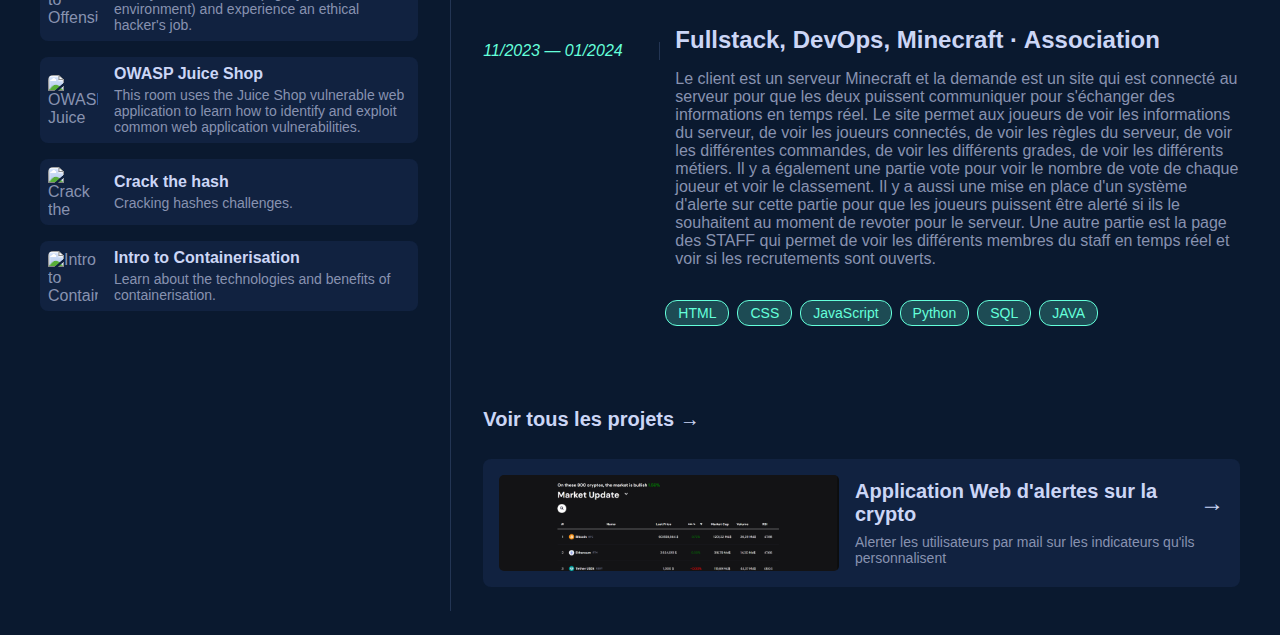
==== commit f9ae4b67: "[~]Responsive" ====
--- a/index.html
+++ b/index.html
@@ -208,9 +208,11 @@
                         <span class="tech-badge">JAVA</span>
                     </div>
                 </div>
+                <br>
                 <div class="see-all-projects">
                     <a href="projects.html">Voir tous les projets <span class="arrow">→</span></a>
                 </div>
+                <br>
                 <div class="card" onclick="openModal('modalProject1')">
                     <img src="img/CryptoAlertHub.png" alt="Image description" class="card-image">
                     <div class="card-content">
--- a/styles.css
+++ b/styles.css
@@ -822,6 +822,7 @@
     }
 
     .card {
+        margin-top: 10px;
         flex-direction: row; /* Aligner horizontalement l'image et le texte */
         align-items: center; /* Centrer verticalement */
         padding: 1rem;
@@ -975,6 +976,7 @@
     .card-content p {
         font-size: 0.75rem; /* Réduire la taille du texte */
     }
+
 }
 
 
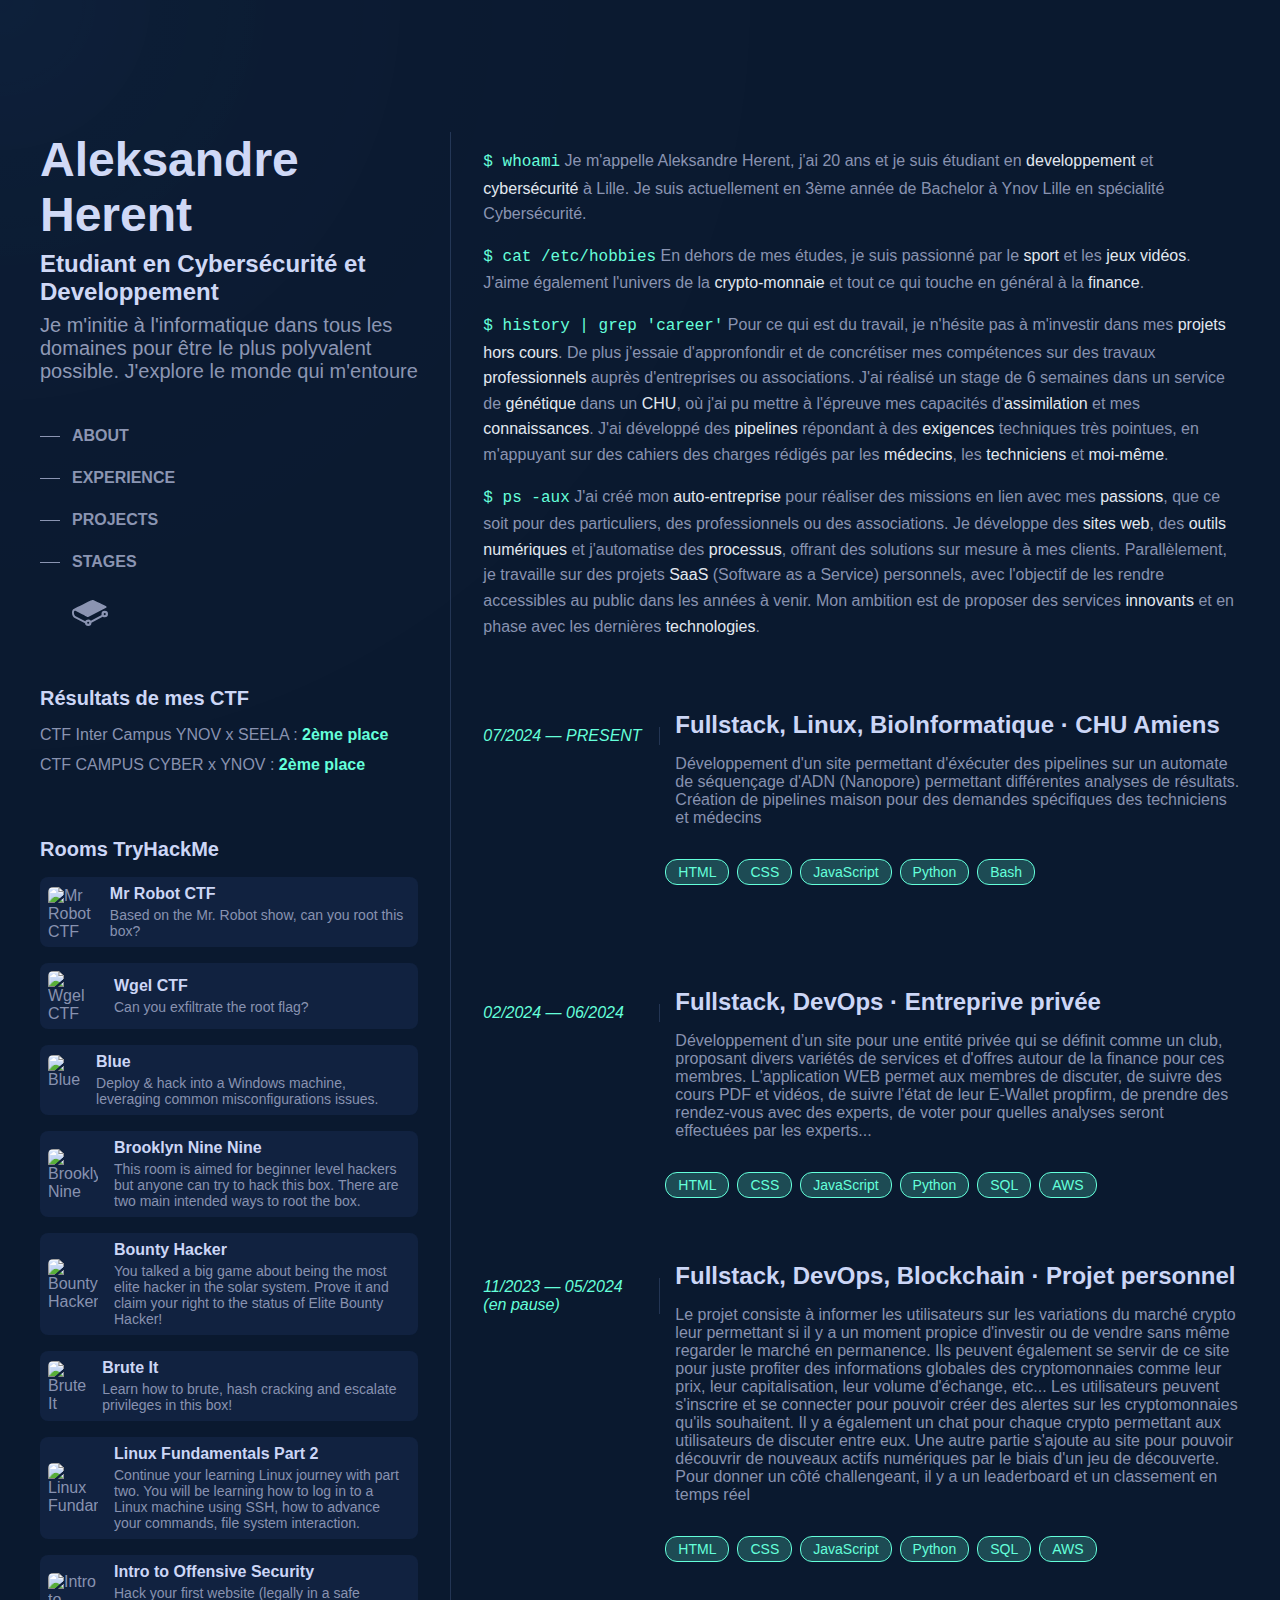
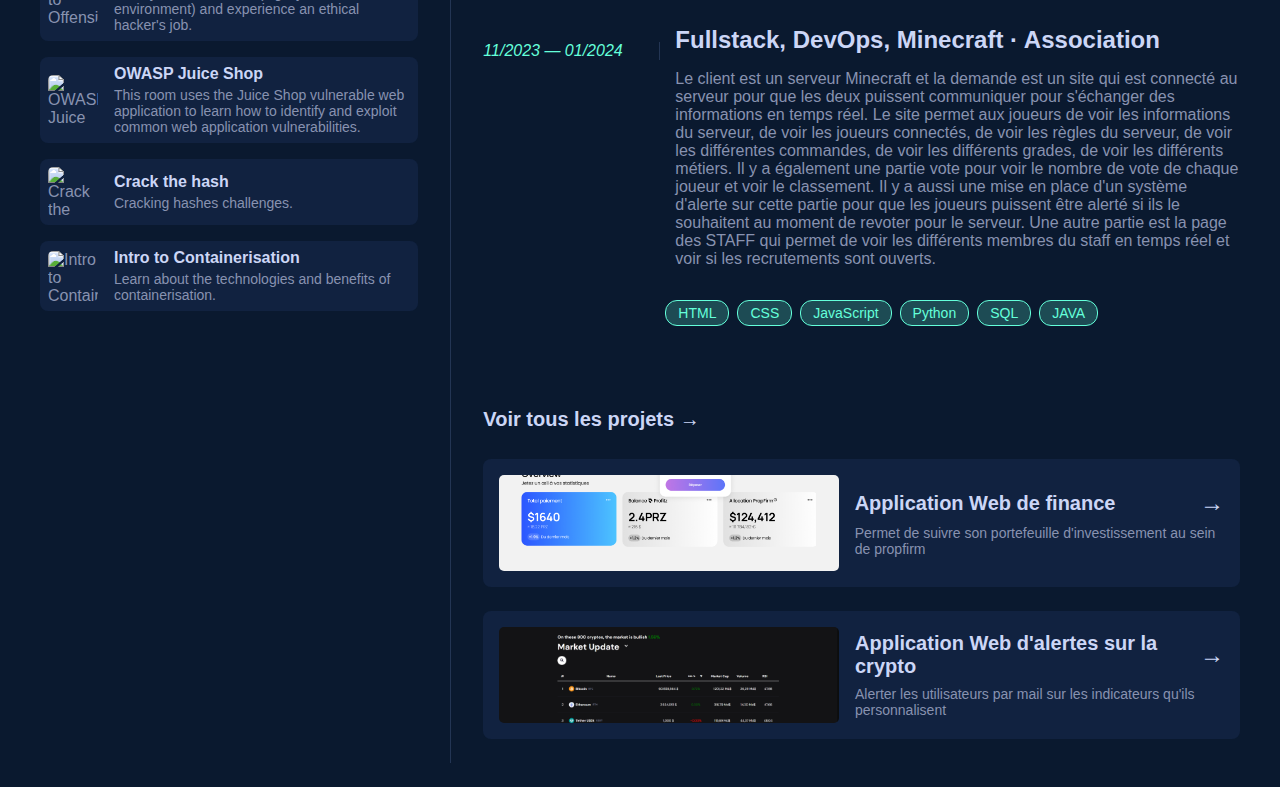
==== commit 9dada982: "[+] profitz project" ====
--- a/index.html
+++ b/index.html
@@ -104,108 +104,110 @@
                 </p>
             </div>
             <div id="experience" class="experience">
-                <div class="job">
-                    <div class="job-header">
-                        <div>
-                            <p class="job-date">07/2024 — PRESENT</p>
-
-                        </div>
-                        <div class="job-details">
-                            <h3>Fullstack, Linux, BioInformatique · CHU Amiens</h3>
-                            <p>Développement d'un site permettant d'éxécuter des pipelines sur un automate de séquençage
-                                d'ADN (Nanopore) permettant différentes analyses de résultats. Création de pipelines
-                                maison pour des demandes spécifiques des techniciens et médecins</p>
-                        </div>
-                    </div>
-                    <div class="animation-techno-container">
+                <div class="job-container">
+                    <div class="job">
+                        <div class="job-header">
+                            <div>
+                                <p class="job-date">07/2024 — PRESENT</p>
+    
+                            </div>
+                            <div class="job-details">
+                                <h3>Fullstack, Linux, BioInformatique · CHU Amiens</h3>
+                                <p>Développement d'un site permettant d'éxécuter des pipelines sur un automate de séquençage
+                                    d'ADN (Nanopore) permettant différentes analyses de résultats. Création de pipelines
+                                    maison pour des demandes spécifiques des techniciens et médecins</p>
+                            </div>
+                        </div>
+                        <div class="animation-techno-container">
+                            <div class="technologies">
+                                <span class="tech-badge">HTML</span>
+                                <span class="tech-badge">CSS</span>
+                                <span class="tech-badge">JavaScript</span>
+                                <span class="tech-badge">Python</span>
+                                <span class="tech-badge">Bash</span>
+                            </div>
+                            <div class="animation-container"> <!-- Conteneur pour l'animation 3D -->
+                                <!-- L'animation 3D sera rendue ici -->
+                            </div>
+                        </div>
+                    </div>
+                    <div class="job">
+                        <div class="job-header">
+                            <p class="job-date">02/2024 — 06/2024</p>
+                            <div class="job-details">
+                                <h3>Fullstack, DevOps · Entreprive privée</h3>
+                                <p>Développement d’un site pour une entité privée qui se
+                                    définit comme un club, proposant divers variétés de
+                                    services et d'offres autour de la finance pour ces membres. L'application WEB permet aux
+                                    membres de discuter, de suivre des cours PDF et vidéos, de suivre l'état de leur
+                                    E-Wallet propfirm, de prendre des rendez-vous avec des experts, de voter pour quelles
+                                    analyses seront effectuées par les experts...</p>
+                            </div>
+                        </div>
                         <div class="technologies">
                             <span class="tech-badge">HTML</span>
                             <span class="tech-badge">CSS</span>
                             <span class="tech-badge">JavaScript</span>
                             <span class="tech-badge">Python</span>
-                            <span class="tech-badge">Bash</span>
-                        </div>
-                        <div class="animation-container"> <!-- Conteneur pour l'animation 3D -->
-                            <!-- L'animation 3D sera rendue ici -->
-                        </div>
-                    </div>
-                </div>
-                <div class="job">
-                    <div class="job-header">
-                        <p class="job-date">02/2024 — 06/2024</p>
-                        <div class="job-details">
-                            <h3>Fullstack, DevOps · Entreprive privée</h3>
-                            <p>Développement d’un site pour une entité privée qui se
-                                définit comme un club, proposant divers variétés de
-                                services et d'offres autour de la finance pour ces membres. L'application WEB permet aux
-                                membres de discuter, de suivre des cours PDF et vidéos, de suivre l'état de leur
-                                E-Wallet propfirm, de prendre des rendez-vous avec des experts, de voter pour quelles
-                                analyses seront effectuées par les experts...</p>
-                        </div>
-                    </div>
-                    <div class="technologies">
-                        <span class="tech-badge">HTML</span>
-                        <span class="tech-badge">CSS</span>
-                        <span class="tech-badge">JavaScript</span>
-                        <span class="tech-badge">Python</span>
-                        <span class="tech-badge">SQL</span>
-                        <span class="tech-badge">AWS</span>
-                    </div>
-                </div>
-                <div class="job">
-                    <div class="job-header">
-                        <p class="job-date">11/2023 — 05/2024 (en pause)</p>
-                        <div class="job-details">
-                            <h3>Fullstack, DevOps, Blockchain · Projet personnel</h3>
-                            <p>Le projet consiste à informer les utilisateurs sur les variations du marché crypto leur
-                                permettant si il y a un moment propice d'investir ou de vendre sans même regarder le
-                                marché en permanence. Ils peuvent également se servir de ce site pour juste profiter des
-                                informations globales des cryptomonnaies comme leur prix, leur capitalisation, leur
-                                volume d'échange, etc... Les utilisateurs peuvent s'inscrire et se connecter pour
-                                pouvoir créer des alertes sur les cryptomonnaies qu'ils souhaitent. Il y a également un
-                                chat pour chaque crypto permettant aux utilisateurs de
-                                discuter entre eux. Une autre partie s'ajoute au site pour pouvoir découvrir de nouveaux
-                                actifs numériques par le biais d'un jeu de découverte. Pour donner un côté challengeant,
-                                il y a un leaderboard et un classement en temps réel</p>
-                        </div>
-                    </div>
-                    <div class="technologies">
-                        <span class="tech-badge">HTML</span>
-                        <span class="tech-badge">CSS</span>
-                        <span class="tech-badge">JavaScript</span>
-                        <span class="tech-badge">Python</span>
-                        <span class="tech-badge">SQL</span>
-                        <span class="tech-badge">AWS</span>
-                    </div>
-                </div>
-                <div class="job">
-                    <div class="job-header">
-                        <div>
-                            <p class="job-date">11/2023 — 01/2024</p>
-                            <div class="animation-container-2"></div>
-                        </div>
-                        <div class="job-details">
-                            <h3>Fullstack, DevOps, Minecraft · Association</h3>
-                            <p>Le client est un serveur Minecraft et la demande est un site qui est connecté au serveur
-                                pour que les deux puissent communiquer pour s'échanger des informations
-                                en temps réel. Le site permet aux joueurs de voir les informations du serveur, de voir
-                                les joueurs connectés, de voir les règles du serveur, de voir les différentes commandes,
-                                de voir les différents grades, de voir les différents métiers. Il y a également une
-                                partie vote pour voir le nombre de vote de chaque joueur et voir le classement.
-                                Il y a aussi une mise en place d'un système d'alerte sur cette partie pour que les
-                                joueurs puissent être alerté si ils le souhaitent au moment de revoter pour le serveur.
-                                Une autre partie est la page des STAFF qui permet de voir les différents membres du
-                                staff en temps réel et voir si les recrutements sont ouverts.
-                            </p>
-                        </div>
-                    </div>
-                    <div class="technologies">
-                        <span class="tech-badge">HTML</span>
-                        <span class="tech-badge">CSS</span>
-                        <span class="tech-badge">JavaScript</span>
-                        <span class="tech-badge">Python</span>
-                        <span class="tech-badge">SQL</span>
-                        <span class="tech-badge">JAVA</span>
+                            <span class="tech-badge">SQL</span>
+                            <span class="tech-badge">AWS</span>
+                        </div>
+                    </div>
+                    <div class="job">
+                        <div class="job-header">
+                            <p class="job-date">11/2023 — 05/2024 (en pause)</p>
+                            <div class="job-details">
+                                <h3>Fullstack, DevOps, Blockchain · Projet personnel</h3>
+                                <p>Le projet consiste à informer les utilisateurs sur les variations du marché crypto leur
+                                    permettant si il y a un moment propice d'investir ou de vendre sans même regarder le
+                                    marché en permanence. Ils peuvent également se servir de ce site pour juste profiter des
+                                    informations globales des cryptomonnaies comme leur prix, leur capitalisation, leur
+                                    volume d'échange, etc... Les utilisateurs peuvent s'inscrire et se connecter pour
+                                    pouvoir créer des alertes sur les cryptomonnaies qu'ils souhaitent. Il y a également un
+                                    chat pour chaque crypto permettant aux utilisateurs de
+                                    discuter entre eux. Une autre partie s'ajoute au site pour pouvoir découvrir de nouveaux
+                                    actifs numériques par le biais d'un jeu de découverte. Pour donner un côté challengeant,
+                                    il y a un leaderboard et un classement en temps réel</p>
+                            </div>
+                        </div>
+                        <div class="technologies">
+                            <span class="tech-badge">HTML</span>
+                            <span class="tech-badge">CSS</span>
+                            <span class="tech-badge">JavaScript</span>
+                            <span class="tech-badge">Python</span>
+                            <span class="tech-badge">SQL</span>
+                            <span class="tech-badge">AWS</span>
+                        </div>
+                    </div>
+                    <div class="job">
+                        <div class="job-header">
+                            <div>
+                                <p class="job-date">11/2023 — 01/2024</p>
+                                <div class="animation-container-2"></div>
+                            </div>
+                            <div class="job-details">
+                                <h3>Fullstack, DevOps, Minecraft · Association</h3>
+                                <p>Le client est un serveur Minecraft et la demande est un site qui est connecté au serveur
+                                    pour que les deux puissent communiquer pour s'échanger des informations
+                                    en temps réel. Le site permet aux joueurs de voir les informations du serveur, de voir
+                                    les joueurs connectés, de voir les règles du serveur, de voir les différentes commandes,
+                                    de voir les différents grades, de voir les différents métiers. Il y a également une
+                                    partie vote pour voir le nombre de vote de chaque joueur et voir le classement.
+                                    Il y a aussi une mise en place d'un système d'alerte sur cette partie pour que les
+                                    joueurs puissent être alerté si ils le souhaitent au moment de revoter pour le serveur.
+                                    Une autre partie est la page des STAFF qui permet de voir les différents membres du
+                                    staff en temps réel et voir si les recrutements sont ouverts.
+                                </p>
+                            </div>
+                        </div>
+                        <div class="technologies">
+                            <span class="tech-badge">HTML</span>
+                            <span class="tech-badge">CSS</span>
+                            <span class="tech-badge">JavaScript</span>
+                            <span class="tech-badge">Python</span>
+                            <span class="tech-badge">SQL</span>
+                            <span class="tech-badge">JAVA</span>
+                        </div>
                     </div>
                 </div>
                 <br>
@@ -213,6 +215,13 @@
                     <a href="projects.html">Voir tous les projets <span class="arrow">→</span></a>
                 </div>
                 <br>
+                <a class="card" target="_blank" href="https://app.profitz.fr">
+                    <img src="img/profitz.png" alt="Image description" class="card-image">
+                    <div class="card-content">
+                        <h3>Application Web de finance <span class="arrow">→</span></h3>
+                        <p>Permet de suivre son portefeuille d'investissement au sein de propfirm</p>
+                    </div>
+                </a>
                 <div class="card" onclick="openModal('modalProject1')">
                     <img src="img/CryptoAlertHub.png" alt="Image description" class="card-image">
                     <div class="card-content">
@@ -257,6 +266,7 @@
                         </div>
                     </div>
                 </div>
+
 
             </div>
         </div>
--- a/styles.css
+++ b/styles.css
@@ -224,34 +224,29 @@
     position: relative;
     padding: 1.5rem 0;
     margin-bottom: 2rem;
-    transition: background-color 0.3s;
-}
-
-.animation-container {
-    width: 65px;
-    height: 65px;
-    margin-left: 40px;
-    rotate: 90deg;
-}
-
-.job::before {
-    content: "";
-    position: absolute;
-    top: 0;
-    left: -10px; /* Adjust this value to control how much it exceeds on the left */
-    right: -10px; /* Adjust this value to control how much it exceeds on the right */
-    bottom: 0;
-    background-color: rgba(100, 255, 219, 0.13);
-    border-radius: 5px;
-    z-index: -1;
-    transform: scaleX(0);
-    transform-origin: center;
-    transition: transform 0.3s;
-}
-
-.job:hover::before {
-    transform: scaleX(1);
-}
+    border-radius: 10px;
+    transition: all 0.3s ease; /* Transition pour l'effet */
+}
+
+.job:hover {
+    background: #64ffdb11; /* Change la transparence au hover */
+    backdrop-filter: blur(10px); /* Applique un flou pour l'effet de verre */
+    -webkit-backdrop-filter: blur(10px);
+    box-shadow: 0 8px 16px rgba(0, 0, 0, 0.2); /* Ombre pour donner de la profondeur */
+    z-index: 10; /* Positionne l'élément au-dessus des autres */
+}
+
+.job-container:hover .job:not(:hover) {
+    filter: blur(2px); /* Applique un flou léger à tous les autres éléments */
+    transform: scale(0.95); /* Réduit légèrement les autres éléments */
+    transition: all 0.3s ease;
+}
+
+.job:hover .job-details h3 {
+    color: #64ffda;
+    transition: color 0.3s ease; /* Transition pour la couleur */
+}
+
 
 .job-header {
     display: flex;
@@ -290,6 +285,13 @@
 .job-details {
     margin-left: 2rem;
     flex-grow: 1;
+}
+
+.animation-container {
+    width: 65px;
+    height: 65px;
+    margin-left: 40px;
+    rotate: 90deg;
 }
 
 .technologies {
@@ -458,6 +460,9 @@
     border-radius: 8px;
     transition: background-color 0.3s;
     margin-bottom: 1.5rem;
+    cursor: pointer;
+    text-decoration: none;
+
 }
 
 .card:hover {
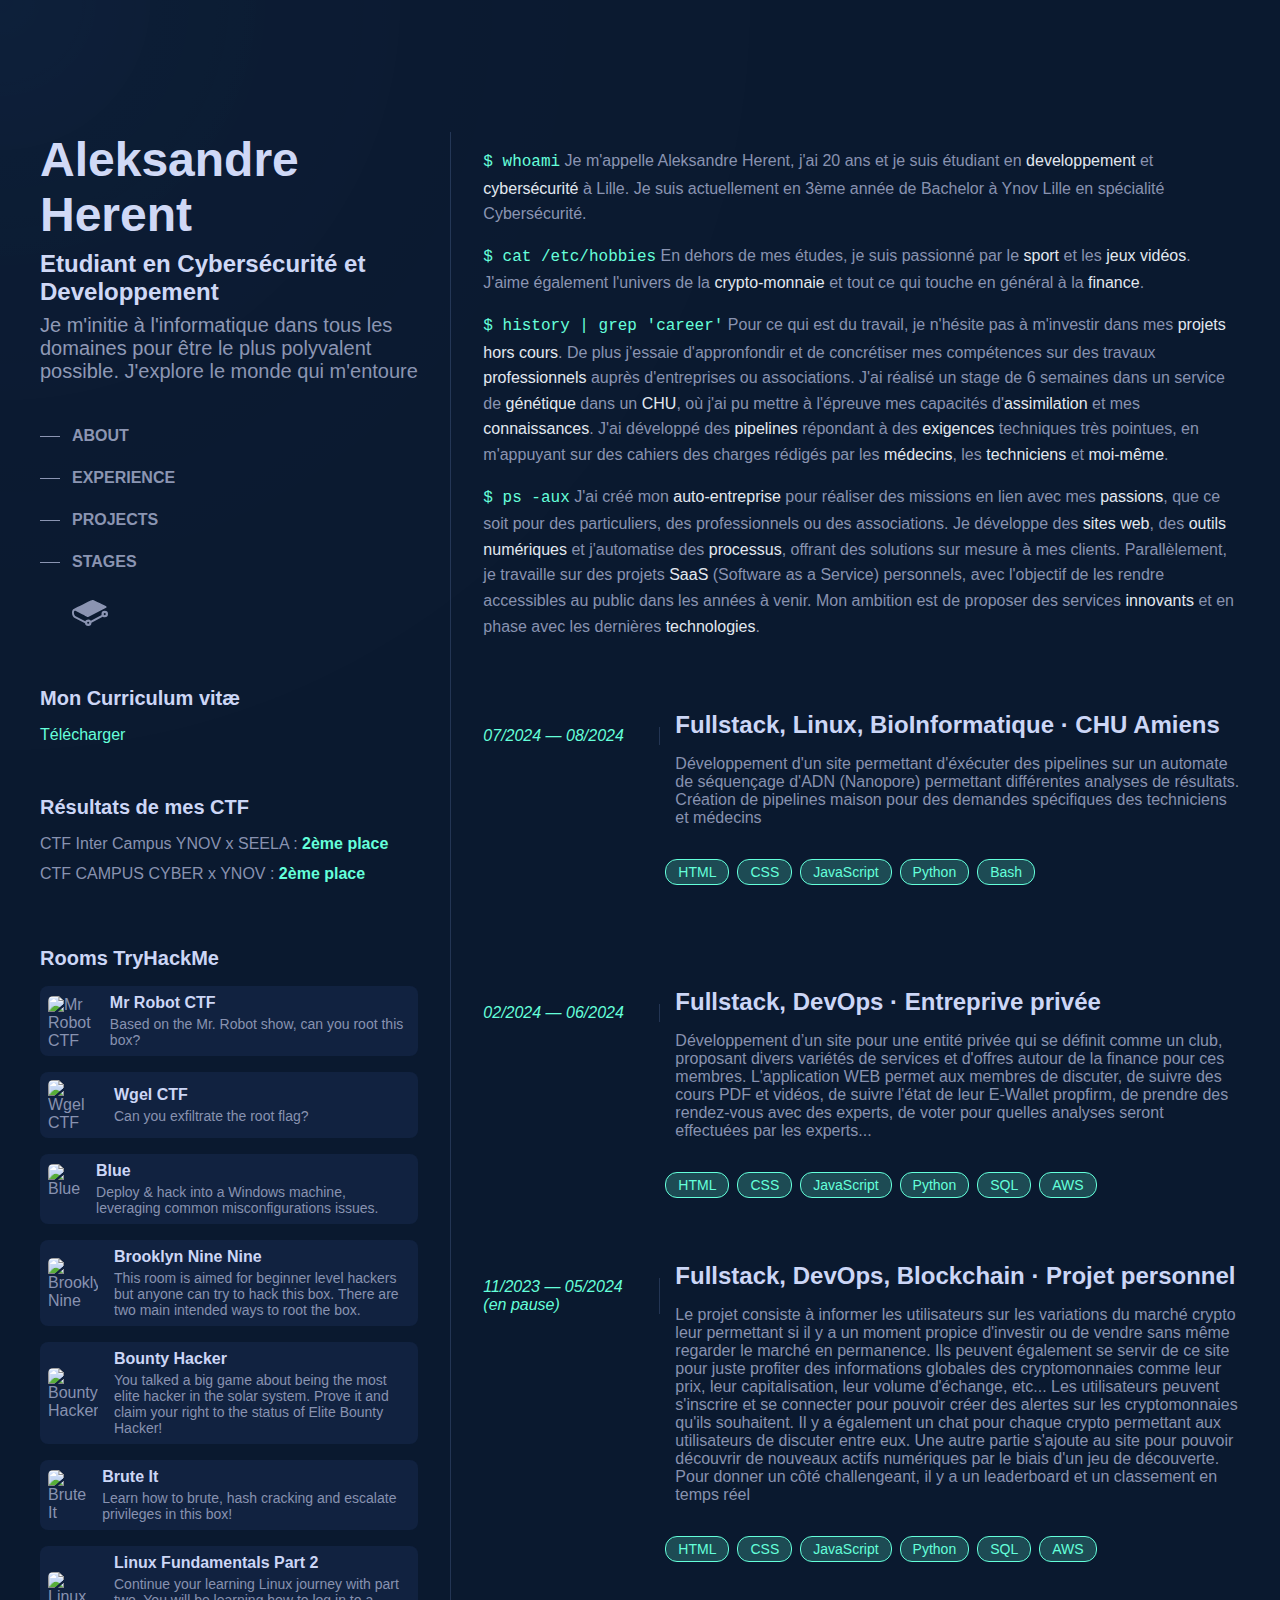
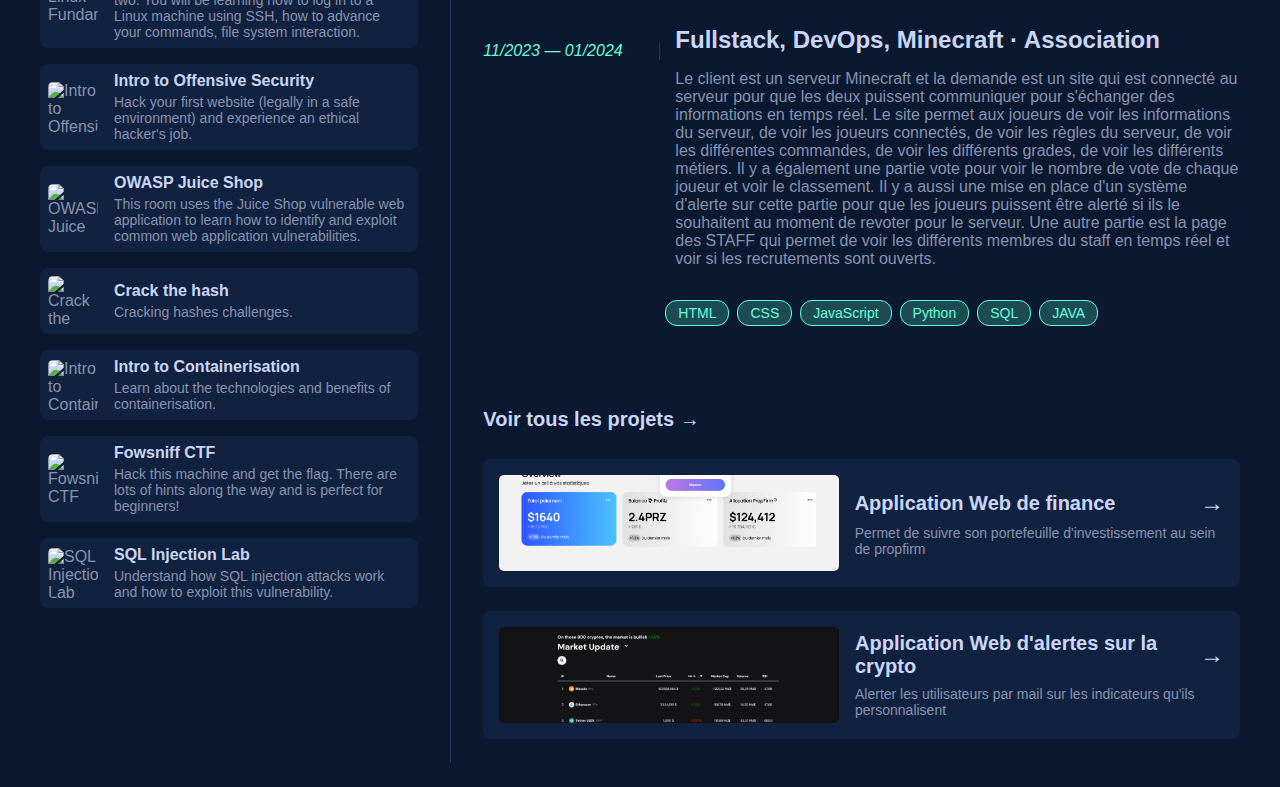
==== commit 364dc204: "[+]gitbook iframe, cv" ====
--- a/index.html
+++ b/index.html
@@ -57,6 +57,10 @@
 
 
                 </ul>
+            </div>
+            <div class="cv-section">
+                <h3>Mon Curriculum vitæ</h3>
+                <a href="cv.pdf" target="_blank" class="cv-link">Télécharger</a>
             </div>
             <div class="ctf-section">
                 <h3>Résultats de mes CTF</h3>
@@ -108,7 +112,7 @@
                     <div class="job">
                         <div class="job-header">
                             <div>
-                                <p class="job-date">07/2024 — PRESENT</p>
+                                <p class="job-date">07/2024 — 08/2024</p>
     
                             </div>
                             <div class="job-details">
--- a/styles.css
+++ b/styles.css
@@ -425,14 +425,23 @@
 }
 
 
-.ctf-section {
+.ctf-section,
+.cv-section {
     margin-top: 2rem;
 }
 
-.ctf-section h3 {
+.ctf-section h3,
+.cv-section h3 {
     color: #ccd6f6;
     font-size: 1.25rem;
     margin-bottom: 1rem;
+}
+
+.cv-section a {
+    color: #64ffda;
+    text-decoration: none;
+    display: inline-block;
+    transition: color 0.3s, transform 0.3s;
 }
 
 .ctf-section ul {
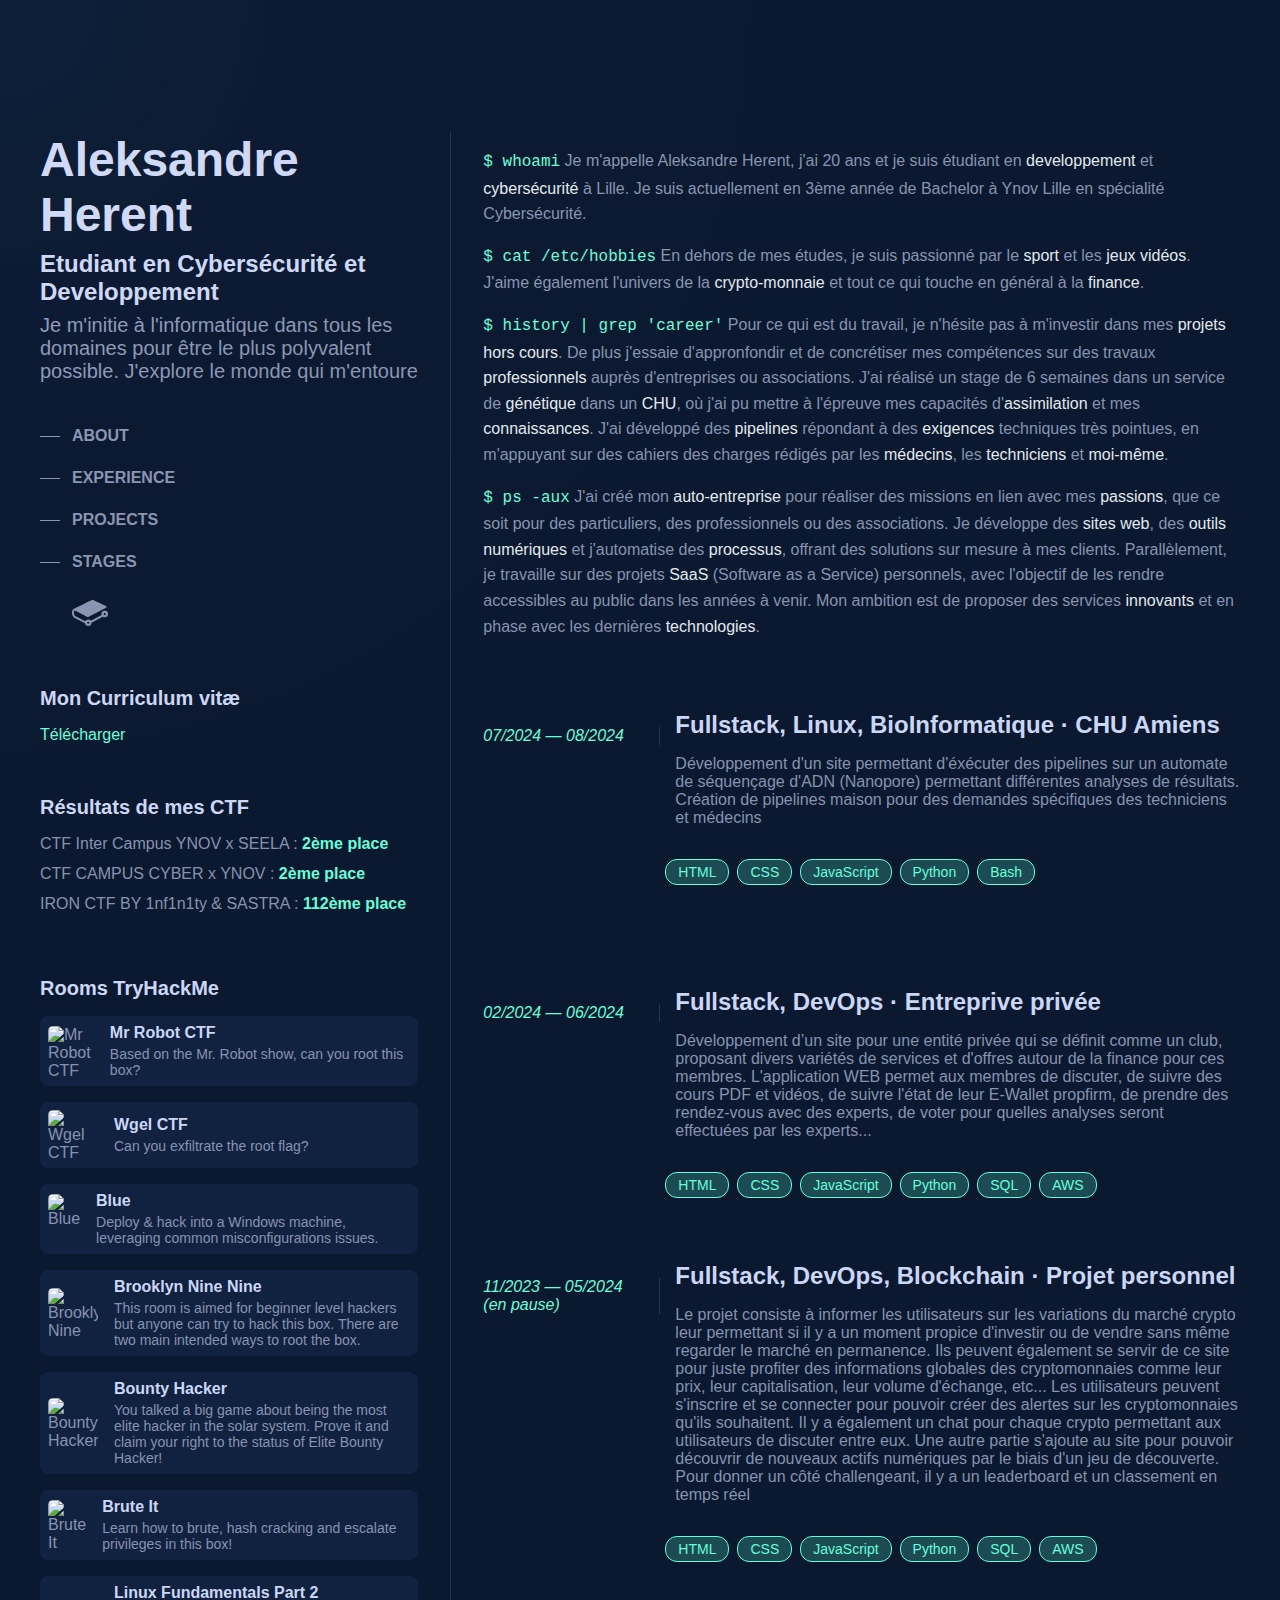
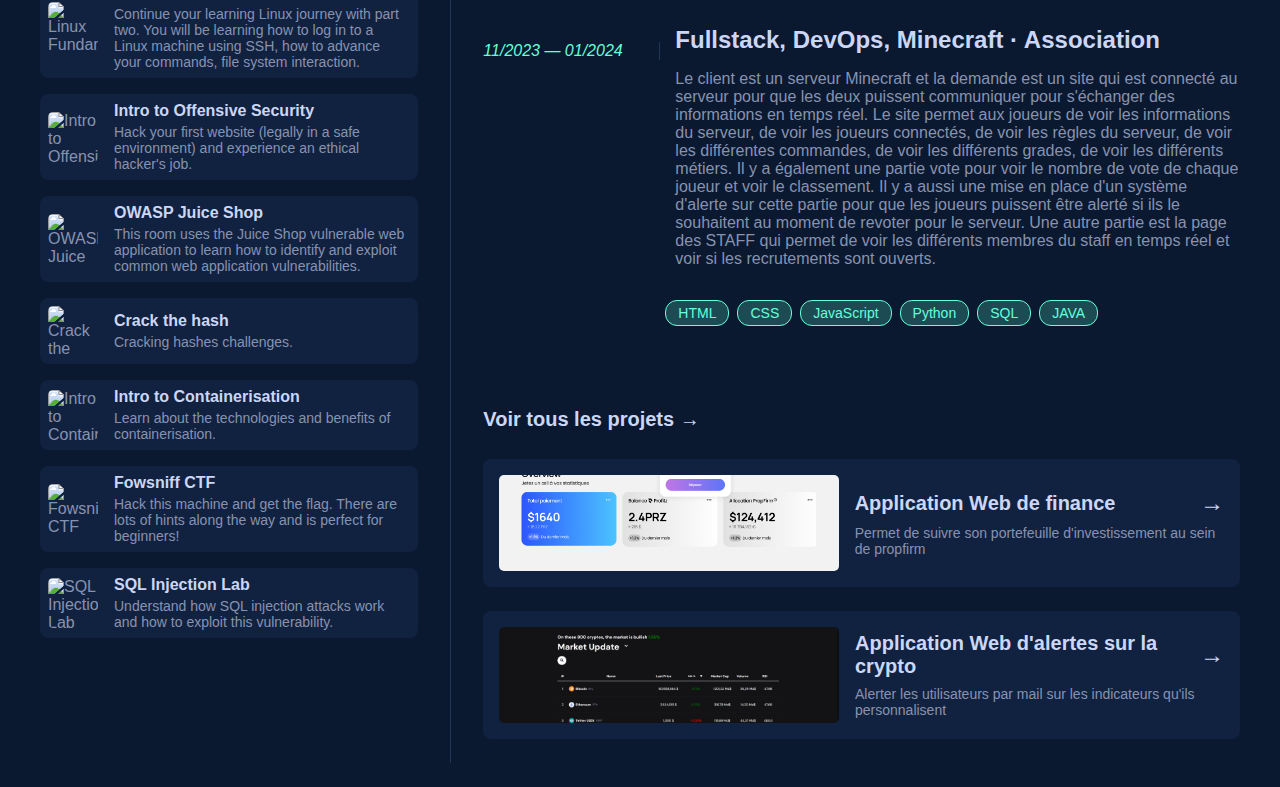
==== commit 0cc318b1: "[+] IRON CTF & appreciation stage" ====
--- a/index.html
+++ b/index.html
@@ -67,6 +67,7 @@
                 <ul>
                     <li>CTF Inter Campus YNOV x SEELA : <strong>2ème place</strong></li>
                     <li>CTF CAMPUS CYBER x YNOV : <strong>2ème place</strong></li>
+                    <li>IRON CTF BY 1nf1n1ty & SASTRA : <strong>112ème place</strong></li>
                 </ul>
             </div>
             <div class="tryhackme-rooms">
--- a/styles.css
+++ b/styles.css
@@ -5,8 +5,10 @@
     margin: 0;
     padding: 0;
     display: flex;
+    min-height: 200vh;
     justify-content: center;
     align-items: center;
+    position: relative;
 }
 
 .cursor-light {
@@ -50,6 +52,23 @@
     padding: 2rem;
 }
 
+.iframe-container {
+    position: absolute; /* Retire l'iframe du flux normal */
+    bottom: -1000px; /* Le place tout en bas de la page */
+    left: 0;
+    width: 100%;
+    height: 950px;
+    background-color: #0a192f; /* Facultatif, pour correspondre à l'esthétique */
+    z-index: 1000; /* Pour s'assurer qu'il est au-dessus du contenu si nécessaire */
+}
+
+iframe {
+    width: 100%;
+    height: 100%;
+    border: none;
+}
+
+
 .sidebar {
     flex: 1;
     display: flex;
@@ -644,6 +663,65 @@
         flex: 1 1 auto;
         min-width: 80px; /* Ajustez si nécessaire pour votre design */
         text-align: center;
+    }
+}
+
+.modal-stage {
+    display: none; /* Caché par défaut */
+    position: fixed;
+    z-index: 1000;
+    padding-top: 60px;
+    left: 0;
+    top: 0;
+    width: 100%;
+    height: 100%;
+    background-color: rgba(0,0,0,0.9); /* Couleur de fond semi-transparente */
+}
+
+.modal-content-stage {
+    margin: auto;
+    display: block;
+    width: 80%;
+    max-width: 700px;
+}
+
+.close-stage {
+    position: absolute;
+    top: 15px;
+    right: 35px;
+    color: #fff;
+    font-size: 40px;
+    font-weight: bold;
+    cursor: pointer;
+}
+
+.modal-content-stage {
+    animation-name: zoom;
+    animation-duration: 0.6s;
+}
+
+.clickable-img {
+    cursor: pointer;
+}
+
+@keyframes zoom {
+    from {transform: scale(0)}
+    to {transform: scale(1)}
+}
+
+#caption {
+    margin: auto;
+    display: block;
+    text-align: center;
+    color: #ccc;
+    padding: 10px 0;
+    height: 150px;
+}
+
+/* Adapter l'affichage pour les petits écrans */
+@media only screen and (max-width: 700px) {
+    .modal-content-stage {
+        width: 100%;
     }
 }
 
